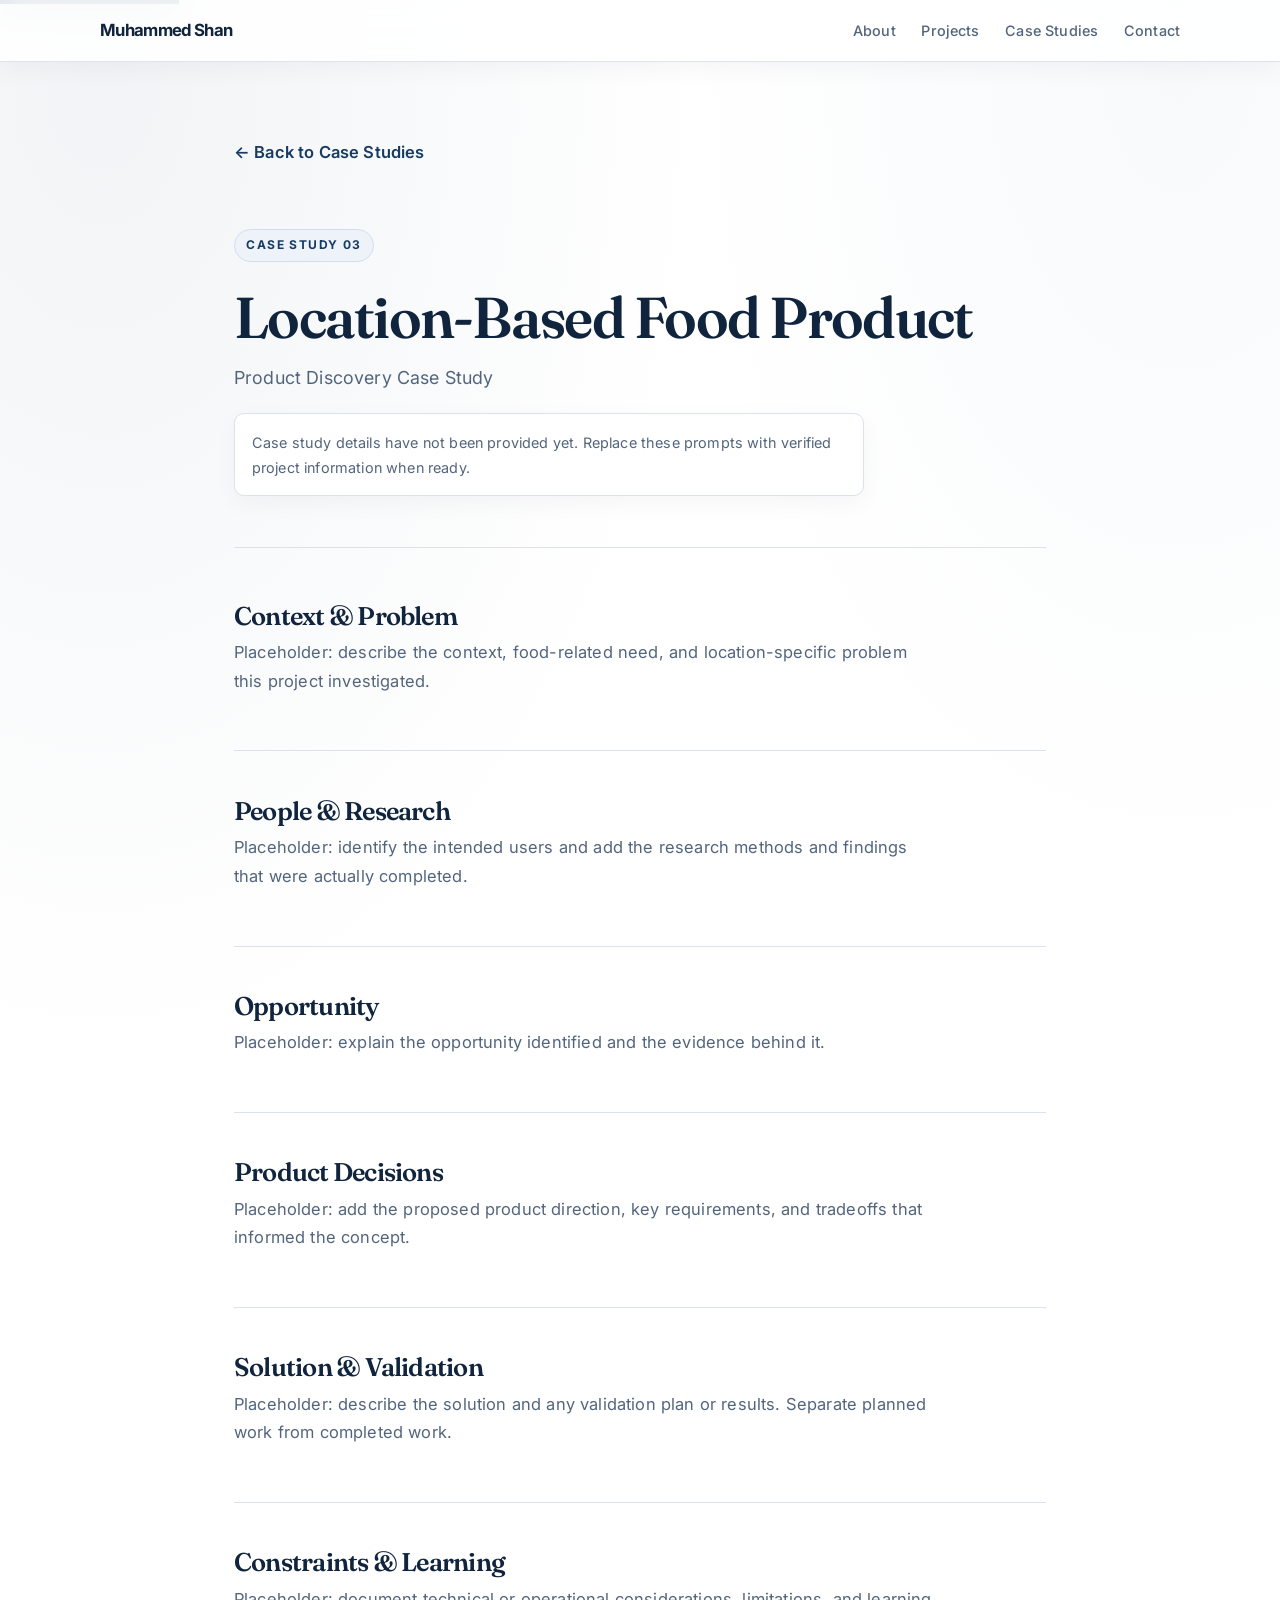
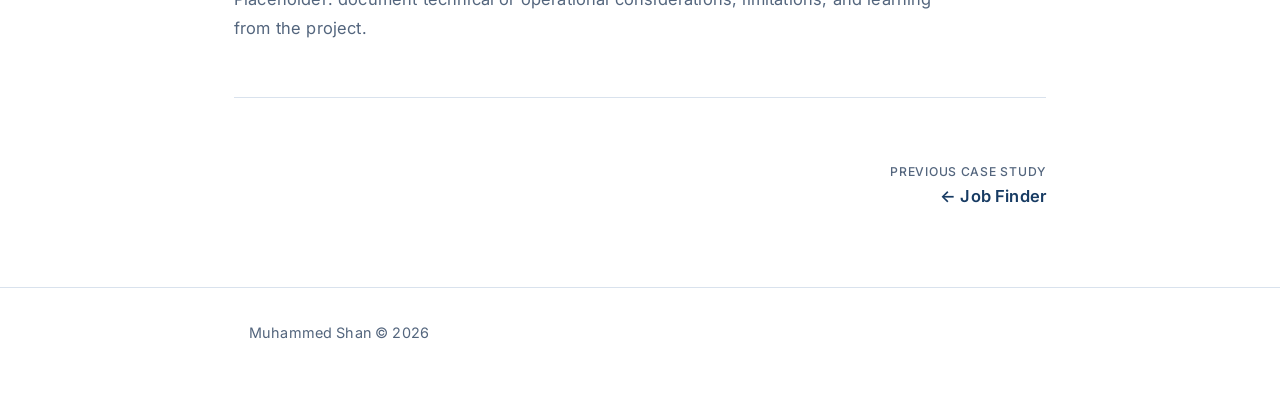
==== case-studies/food-product/index.html @ b02706b7 "add update case study" ====
﻿<!DOCTYPE html>
<html lang="en">
<head>
<meta charset="UTF-8">
<meta name="viewport" content="width=device-width, initial-scale=1">
<meta name="description" content="Location-Based Food Product product discovery case study by Muhammed Shan.">
<title>Location-Based Food Product | Muhammed Shan</title>
<link rel="preconnect" href="https://fonts.googleapis.com">
<link rel="preconnect" href="https://fonts.gstatic.com" crossorigin>
<link href="https://fonts.googleapis.com/css2?family=Fraunces:opsz,wght@9..144,500;9..144,600;9..144,700&family=Inter:wght@400;500;600;700&display=swap" rel="stylesheet">
<link rel="stylesheet" href="../../stylee.css">
</head>
<body>
<a href="#main" class="skip-link">Skip to main content</a>
<header>
  <nav>
    <a class="logo" href="../../index.html">Muhammed Shan</a>
    <ul class="nav-links">
      <li><a href="../../index.html#about">About</a></li>
      <li><a href="../../index.html#projects">Projects</a></li>
      <li><a href="../../index.html#case-studies">Case Studies</a></li>
      <li><a href="../../index.html#contact">Contact</a></li>
    </ul>
  </nav>
</header>
<main id="main" class="case-study-main">
  <a class="case-study-back" href="../../index.html#case-studies">← Back to Case Studies</a>
  <div class="case-study-header">
    <div class="case-study-kicker">CASE STUDY 03</div>
    <h1>Location-Based Food Product</h1>
    <p class="case-study-subtitle">Product Discovery Case Study</p>
    <p class="case-study-notice">Case study details have not been provided yet. Replace these prompts with verified project information when ready.</p>
  </div>
  <div class="case-study-content">
    <section class="case-study-section"><h2>Context &amp; Problem</h2><p>Placeholder: describe the context, food-related need, and location-specific problem this project investigated.</p></section>
    <section class="case-study-section"><h2>People &amp; Research</h2><p>Placeholder: identify the intended users and add the research methods and findings that were actually completed.</p></section>
    <section class="case-study-section"><h2>Opportunity</h2><p>Placeholder: explain the opportunity identified and the evidence behind it.</p></section>
    <section class="case-study-section"><h2>Product Decisions</h2><p>Placeholder: add the proposed product direction, key requirements, and tradeoffs that informed the concept.</p></section>
    <section class="case-study-section"><h2>Solution &amp; Validation</h2><p>Placeholder: describe the solution and any validation plan or results. Separate planned work from completed work.</p></section>
    <section class="case-study-section"><h2>Constraints &amp; Learning</h2><p>Placeholder: document technical or operational considerations, limitations, and learning from the project.</p></section>
  </div>
  <nav class="case-study-pager" aria-label="Case study navigation">
    <a href="../job-finder/"><span>Previous Case Study</span>← Job Finder</a>
  </nav>
</main>
<footer><p>Muhammed Shan © 2026</p></footer>
</body>
</html>
---- stylee.css ----
* {
    margin: 0;
    padding: 0;
    box-sizing: border-box;
}

:root {
    color-scheme: light;
    --color-bg: #ffffff;
    --color-surface: #ffffff;
    --color-text: #10243e;
    --color-text-light: #53657d;
    --color-border: #d9e2ed;
    --color-accent: #173b63;
    --color-accent-hover: #0e2948;
    --color-highlight: #6e8fb5;
    --color-accent-soft: #edf3f9;
    --font-sans: Inter, "Segoe UI", Roboto, Helvetica, Arial, sans-serif;
    --font-display: Fraunces, Georgia, "Times New Roman", serif;
    --line-height: 1.7;
    --max-width: 1080px;
    --radius: 14px;
    --radius-sm: 10px;
    --shadow-soft: 0 16px 40px rgba(16, 36, 62, 0.08);
    --shadow-card: 0 8px 24px rgba(16, 36, 62, 0.04);
}

@media (prefers-reduced-motion: reduce) {
    * {
        animation-duration: 0.01ms !important;
        animation-iteration-count: 1 !important;
        transition-duration: 0.01ms !important;
    }
}

html {
    scroll-behavior: smooth;
    scroll-padding-top: 90px;
}

body {
    font-family: var(--font-sans);
    color: var(--color-text);
    background-color: var(--color-bg);
    background-image:
        radial-gradient(ellipse at 8% 4%, rgba(23, 59, 99, 0.06), transparent 36%),
        radial-gradient(ellipse at 92% 3%, rgba(110, 143, 181, 0.05), transparent 30%);
    line-height: var(--line-height);
    font-size: 16.5px;
    letter-spacing: 0.01em;
    -webkit-font-smoothing: antialiased;
}

@media (max-width: 640px) {
    body {
        font-size: 15.5px;
    }
}

body > header {
    padding: 1rem 1.5rem;
    border-bottom: 1px solid rgba(217, 226, 237, 0.9);
    position: sticky;
    top: 0;
    background: rgba(255, 255, 255, 0.86);
    box-shadow: 0 8px 24px rgba(16, 36, 62, 0.04);
    backdrop-filter: blur(16px);
    -webkit-backdrop-filter: blur(16px);
    z-index: 100;
}

nav {
    max-width: var(--max-width);
    margin: 0 auto;
    display: flex;
    justify-content: space-between;
    align-items: center;
}

.logo {
    color: var(--color-text);
    font-size: 1.05rem;
    font-weight: 700;
    letter-spacing: -0.04em;
    text-decoration: none;
}

.nav-links {
    display: flex;
    gap: clamp(0.75rem, 2vw, 1.8rem);
    list-style: none;
}

.nav-links a {
    position: relative;
    color: var(--color-text-light);
    text-decoration: none;
    font-size: 0.9rem;
    font-weight: 500;
    padding: 0.45rem 0;
    transition: color 0.2s ease;
}

.nav-links a:hover,
.nav-links a:focus-visible {
    color: var(--color-accent);
}

.nav-links a::after {
    position: absolute;
    right: 0;
    bottom: 0;
    left: 0;
    height: 1.5px;
    content: "";
    background: var(--color-accent);
    transform: scaleX(0);
    transform-origin: right;
    transition: transform 220ms ease;
}

.nav-links a:hover::after,
.nav-links a:focus-visible::after {
    transform: scaleX(1);
    transform-origin: left;
}

@media (max-width: 640px) {
    .nav-links {
        gap: 1rem;
        font-size: 0.85rem;
    }
}

section {
    padding: clamp(4rem, 8vw, 6.5rem) 1.5rem;
    scroll-margin-top: 76px;
}

.container {
    max-width: var(--max-width);
    margin: 0 auto;
}

h1,
h2,
h3,
h4 {
    color: var(--color-text);
    letter-spacing: -0.03em;
}

h1,
h2 {
    font-family: var(--font-display);
    font-weight: 600;
}

h1 {
    font-size: clamp(2.6rem, 5vw, 4.1rem);
    margin-bottom: 1rem;
    line-height: 1.08;
}

h2 {
    position: relative;
    width: fit-content;
    font-size: clamp(1.85rem, 3vw, 2.4rem);
    margin-bottom: 2.25rem;
    padding-bottom: 0.65rem;
}

h2::after {
    position: absolute;
    bottom: 0;
    left: 0;
    width: 2.75rem;
    height: 2px;
    content: "";
    border-radius: 2px;
    background: var(--color-accent);
}

h3 {
    font-size: 1.25rem;
    font-weight: 600;
    margin-bottom: 1rem;
}

p {
    color: var(--color-text-light);
    margin-bottom: 1rem;
    max-width: 70ch;
    line-height: 1.75;
}

a {
    color: var(--color-accent);
    text-decoration: none;
    transition: color 0.2s ease;
}

a:hover {
    color: var(--color-accent-hover);
}

.hero {
    display: grid;
    grid-template-columns: 1fr 1fr;
    gap: clamp(2rem, 6vw, 5rem);
    align-items: center;
    min-height: min(78vh, 760px);
    padding-top: clamp(4rem, 9vw, 7rem);
    padding-bottom: clamp(4rem, 9vw, 7rem);
}

.hero-copy {
    grid-column: 1;
}

.hero-image {
    grid-column: 2;
    grid-row: 1;
    width: min(100%, 390px);
    height: 340px;
    justify-self: center;
    object-fit: cover;
    border: 5px solid rgba(255, 255, 255, 0.95);
    border-radius: 18px;
    box-shadow: var(--shadow-soft);
}

.hero h1 {
    color: transparent;
    background: linear-gradient(105deg, #10243e 18%, #31577f 92%);
    background-clip: text;
    -webkit-background-clip: text;
    -webkit-text-fill-color: transparent;
}

.hero-subheading {
    display: inline-flex;
    align-items: center;
    gap: 0.55rem;
    color: var(--color-accent);
    background: var(--color-accent-soft);
    border: 1px solid #d2deec;
    border-radius: 999px;
    padding: 0.4rem 0.85rem;
    font-size: 0.8rem;
    font-weight: 600;
    margin-bottom: 1rem;
    letter-spacing: 0.06em;
    text-transform: uppercase;
}

.hero-subheading::before {
    width: 0.4rem;
    height: 0.4rem;
    content: "";
    border-radius: 50%;
    background: var(--color-highlight);
    box-shadow: 0 0 0 4px rgba(110, 143, 181, 0.18);
}

.hero-description {
    max-width: 58ch;
    font-size: clamp(1rem, 1.4vw, 1.13rem);
    margin-bottom: 2rem;
}

.cta-group {
    display: flex;
    gap: 1rem;
    flex-wrap: wrap;
}

button,
.button {
    padding: 0.85rem 1.3rem;
    border: none;
    border-radius: var(--radius-sm);
    font-size: 0.95rem;
    font-weight: 600;
    font-family: inherit;
    cursor: pointer;
    text-decoration: none;
    display: inline-block;
    transition: color 180ms ease, background 180ms ease, border-color 180ms ease, box-shadow 180ms ease, transform 180ms ease;
}

.button-primary {
    background: var(--color-accent);
    color: #fff;
    box-shadow: 0 8px 18px rgba(23, 59, 99, 0.18);
}

.button-primary:hover {
    background: var(--color-accent-hover);
    color: #fff;
    box-shadow: 0 12px 24px rgba(23, 59, 99, 0.24);
    transform: translateY(-2px);
}

.button-secondary {
    border: 1px solid var(--color-border);
    color: var(--color-text);
    background: rgba(255, 255, 255, 0.78);
}

.button-secondary:hover {
    background: var(--color-surface);
    border-color: var(--color-accent);
    color: var(--color-accent);
    box-shadow: var(--shadow-card);
    transform: translateY(-2px);
}

.button:active,
.contact-links a:active {
    transform: translateY(1px) scale(0.98);
}

@media (max-width: 768px) {
    .hero {
        grid-template-columns: 1fr;
        min-height: auto;
    }

    .hero-copy,
    .hero-image {
        grid-column: 1;
    }

    .hero-image {
        grid-row: auto;
        width: min(100%, 380px);
        height: 280px;
    }

    .hero h1,
    h1 {
        font-size: 2.2rem;
    }
}

.about,
#projects,
#experience {
    background: rgba(255, 255, 255, 0.72);
    border-top: 1px solid rgba(217, 226, 237, 0.75);
    border-bottom: 1px solid rgba(217, 226, 237, 0.75);
}

.about-content {
    display: grid;
    grid-template-columns: minmax(0, 0.8fr) minmax(0, 1.2fr);
    gap: 1.5rem 3rem;
    align-items: start;
}

.about-image {
    grid-column: 1;
    grid-row: 1 / span 4;
    width: 100%;
    max-width: 100%;
    height: auto;
    object-fit: contain;
    border: 4px solid #fff;
    border-radius: 16px;
    box-shadow: var(--shadow-soft);
}

.about-content p {
    grid-column: 2;
    margin-bottom: 1.5rem;
}

.skills-section {
    margin-top: 3rem;
}

.skills-grid {
    display: grid;
    grid-template-columns: repeat(auto-fit, minmax(250px, 1fr));
    gap: 2rem;
    margin-top: 2rem;
}

.skill-category,
.project,
.case-study,
.process-step {
    background: var(--color-surface);
    border: 1px solid var(--color-border);
    border-radius: var(--radius);
    box-shadow: var(--shadow-card);
}

.skill-category {
    padding: 1.6rem;
}

.skill-category h3,
.project-section h4,
.case-study-item h4 {
    color: var(--color-accent);
}

.skill-list {
    list-style: none;
    display: flex;
    flex-direction: column;
    gap: 0.75rem;
}

.skill-list li {
    position: relative;
    padding-left: 1.15rem;
    color: var(--color-text-light);
    font-size: 0.95rem;
}

.skill-list li::before {
    position: absolute;
    left: 0;
    color: var(--color-accent);
    content: "•";
    font-weight: 700;
}

.skills-note {
    margin-top: 1.5rem;
    color: var(--color-text-light);
}

.project {
    padding: clamp(1.5rem, 3vw, 2.4rem);
    margin-bottom: 2rem;
}

.project h3 {
    margin-bottom: 0.5rem;
}

.project-meta,
.timeline-meta {
    color: var(--color-text-light);
    font-size: 0.9rem;
    margin-bottom: 1rem;
}

.project-content {
    display: grid;
    grid-template-columns: 1fr 1fr;
    gap: 2rem;
    margin-top: 1.5rem;
}

.project-section h4 {
    font-size: 1rem;
    font-weight: 600;
    margin-bottom: 0.75rem;
}

.project-section p {
    font-size: 0.95rem;
    margin-bottom: 0.75rem;
}

@media (max-width: 768px) {
    .project-content {
        grid-template-columns: 1fr;
    }
}

.case-study {
    border-left: 4px solid var(--color-accent);
    padding: 2rem;
    margin-bottom: 2rem;
}

.case-study h3 {
    margin-bottom: 1rem;
}

.case-study-grid {
    display: grid;
    grid-template-columns: repeat(auto-fit, minmax(200px, 1fr));
    gap: 1.5rem;
    margin-top: 1.5rem;
}

.case-study-item h4 {
    font-size: 0.95rem;
    font-weight: 600;
    margin-bottom: 0.5rem;
}

.case-study-item p {
    font-size: 0.9rem;
    margin-bottom: 0;
}

.process {
    display: grid;
    grid-template-columns: repeat(auto-fit, minmax(120px, 1fr));
    gap: 1rem;
    margin-top: 2rem;
}

.process-step {
    text-align: center;
    padding: 1.5rem 1rem;
    font-size: 0.9rem;
    font-weight: 500;
    color: var(--color-text);
}

.process-step:not(:last-child)::after {
    content: "→";
    position: absolute;
    margin-left: 1rem;
}

.timeline-item {
    margin-bottom: 2rem;
    padding-bottom: 2rem;
    border-bottom: 1px solid var(--color-border);
}

.timeline-item:last-child {
    border-bottom: none;
}

.timeline-item h3 {
    margin-bottom: 0.25rem;
}

.section-heading-spaced {
    margin-top: 3rem;
}

.contact {
    text-align: center;
}

.contact h2,
.contact p {
    margin-left: auto;
    margin-right: auto;
}

.contact-links {
    display: flex;
    justify-content: center;
    gap: 1.25rem;
    margin-top: 2rem;
    flex-wrap: wrap;
}

.contact-links a {
    display: inline-flex;
    align-items: center;
    gap: 0.5rem;
    padding: 0.75rem 1.1rem;
    border: 1px solid var(--color-border);
    border-radius: var(--radius-sm);
    background: var(--color-surface);
    font-weight: 500;
    transition: transform 180ms ease, border-color 180ms ease, box-shadow 180ms ease, color 180ms ease;
}

.contact-links svg {
    width: 1.1rem;
    height: 1.1rem;
    flex: 0 0 auto;
    fill: currentColor;
}

.contact-links a:hover {
    border-color: var(--color-accent);
    box-shadow: var(--shadow-card);
    transform: translateY(-2px);
}

footer {
    border-top: 1px solid var(--color-border);
    padding: 2rem 1.5rem;
    text-align: center;
    color: var(--color-text-light);
    font-size: 0.9rem;
    background: var(--color-surface);
}

a:focus-visible,
button:focus-visible {
    outline: 2px solid var(--color-accent);
    outline-offset: 2px;
}

.skip-link {
    position: absolute;
    top: -40px;
    left: 0;
    background: var(--color-accent);
    color: #fff;
    padding: 8px;
    text-decoration: none;
    z-index: 100;
}

.skip-link:focus {
    top: 0;
}

.scroll-reveal {
    opacity: 0;
    transform: translateY(24px);
    transition: opacity 700ms ease, transform 700ms cubic-bezier(0.2, 0.7, 0.2, 1);
}

.scroll-reveal.is-visible {
    opacity: 1;
    transform: translateY(0);
}

.case-studies-intro {
    max-width: 62ch;
    margin: -1.25rem 0 2rem;
    color: var(--color-text-light);
}

.case-study-cards {
    display: grid;
    grid-template-columns: repeat(3, minmax(0, 1fr));
    gap: 1.25rem;
}

.case-study-card {
    position: relative;
    display: flex;
    min-height: 260px;
    flex-direction: column;
    padding: 1.7rem;
    color: inherit;
    text-decoration: none;
    background: var(--color-surface);
    border: 1px solid var(--color-border);
    border-radius: var(--radius);
    box-shadow: var(--shadow-card);
    transition: transform 200ms ease, border-color 200ms ease, box-shadow 200ms ease;
}

.case-study-card:hover,
.case-study-card:focus-visible {
    transform: translateY(-4px);
    border-color: #9bb1ca;
    box-shadow: var(--shadow-soft);
    color: inherit;
}

.case-study-number,
.case-study-eyebrow,
.case-study-kicker {
    color: var(--color-accent);
    font-size: 0.75rem;
    font-weight: 700;
    letter-spacing: 0.12em;
    text-transform: uppercase;
}

.case-study-icon {
    display: grid;
    width: 2.6rem;
    height: 2.6rem;
    place-items: center;
    margin: 1.15rem 0 0.85rem;
    color: var(--color-accent);
    background: var(--color-accent-soft);
    border-radius: 12px;
    font-size: 0.78rem;
    font-weight: 700;
    letter-spacing: 0.04em;
}

.case-study-card h3 {
    margin-bottom: 0.35rem;
    font-size: 1.18rem;
}

.case-study-card p {
    color: var(--color-text-light);
    font-size: 0.92rem;
}

.case-study-link {
    margin-top: auto;
    padding-top: 1.4rem;
    color: var(--color-accent);
    font-size: 0.9rem;
    font-weight: 600;
}

.case-study-main {
    max-width: 860px;
    margin: 0 auto;
    padding: clamp(2.5rem, 6vw, 5rem) 1.5rem;
}

.case-study-back {
    display: inline-block;
    margin-bottom: 2.4rem;
    color: var(--color-accent);
    font-weight: 600;
    text-decoration: none;
}

.case-study-header {
    padding: 1.5rem 0 2.2rem;
    border-bottom: 1px solid var(--color-border);
}

.case-study-kicker {
    display: inline-flex;
    margin-bottom: 0.9rem;
    padding: 0.35rem 0.7rem;
    background: var(--color-accent-soft);
    border: 1px solid #d2deec;
    border-radius: 999px;
}

.case-study-header h1 {
    margin: 0.65rem 0 0.8rem;
    font-size: clamp(2.4rem, 5.5vw, 3.6rem);
    color: var(--color-text);
    background: none;
    -webkit-text-fill-color: var(--color-text);
}

.case-study-subtitle {
    margin: 0;
    font-size: 1.12rem;
    color: var(--color-text-light);
    max-width: 740px;
}

.case-study-notice {
    margin-top: 1.25rem;
    padding: 0.95rem 1.05rem;
    color: var(--color-text-light);
    background: var(--color-surface);
    border: 1px solid var(--color-border);
    border-radius: var(--radius-sm);
    font-size: 0.9rem;
    box-shadow: var(--shadow-card);
}

.case-study-content {
    padding: 0.5rem 0 2rem;
}

.case-study-section {
    padding: 2.4rem 0;
    border-bottom: 1px solid var(--color-border);
}

.case-study-section h2 {
    margin: 0;
    padding-bottom: 0;
    font-size: clamp(1.35rem, 2vw, 2rem);
}

.case-study-section h2::after {
    display: none;
}

.case-study-section p,
.case-study-section li {
    max-width: 70ch;
    color: var(--color-text-light);
}

.case-study-section ul {
    display: grid;
    gap: 0.45rem;
    margin: 0.8rem 0 0 1.2rem;
}

.case-study-pager {
    display: flex;
    justify-content: space-between;
    gap: 1rem;
    padding-top: 2rem;
    align-items: center;
}

.case-study-pager a {
    max-width: 48%;
    color: var(--color-accent);
    font-weight: 600;
    text-decoration: none;
}

.case-study-pager a:last-child {
    margin-left: auto;
    text-align: right;
}

.case-study-pager span {
    display: block;
    color: var(--color-text-light);
    font-size: 0.76rem;
    font-weight: 500;
    text-transform: uppercase;
    letter-spacing: 0.06em;
}

.case-study-meta {
    display: grid;
    grid-template-columns: repeat(4, minmax(0, 1fr));
    gap: 0.85rem;
    margin-top: 1.6rem;
}

.meta-block {
    border: 1px solid var(--color-border);
    background: var(--color-surface);
    border-radius: 12px;
    padding: 0.9rem 0.8rem;
    text-align: center;
    box-shadow: var(--shadow-card);
}

.meta-block span,
.meta-inline {
    color: var(--color-text);
    font-size: 0.82rem;
    font-weight: 600;
}

.case-study-meta-row {
    display: flex;
    flex-wrap: wrap;
    gap: 1.25rem;
    margin-top: 1rem;
}

.meta-inline {
    color: var(--color-text-light);
    font-weight: 500;
}

.case-study-intro {
    margin-top: 1.5rem;
    font-size: 1.08rem;
    line-height: 1.8;
    color: var(--color-text);
    max-width: 760px;
}

.case-study-toc {
    margin: 1.5rem 0 0.5rem;
    padding: 0.95rem 1.05rem;
    border: 1px solid var(--color-border);
    border-radius: 12px;
    background: rgba(255, 255, 255, 0.96);
    backdrop-filter: blur(6px);
}

.toc-label {
    color: var(--color-text-light);
    font-size: 0.72rem;
    font-weight: 700;
    letter-spacing: 0.08em;
    text-transform: uppercase;
    margin-bottom: 0.75rem;
}

.case-study-toc ul {
    list-style: none;
    display: flex;
    flex-wrap: wrap;
    gap: 0.5rem 0.8rem;
    margin: 0;
}

.case-study-toc a {
    color: var(--color-text);
    font-size: 0.8rem;
    text-decoration: none;
    border-bottom: 1px solid transparent;
}

.case-study-toc a:hover {
    border-color: var(--color-accent);
}

.section-header {
    display: flex;
    align-items: center;
    gap: 0.8rem;
    margin-bottom: 1rem;
}

.section-number {
    display: inline-flex;
    align-items: center;
    justify-content: center;
    width: 2.25rem;
    height: 2.25rem;
    border-radius: 50%;
    background: var(--color-accent-soft);
    border: 1px solid #d2deec;
    color: var(--color-accent);
    font-size: 0.72rem;
    font-weight: 700;
}

.section-subtitle {
    margin: 0 0 0.35rem;
    font-size: 0.92rem;
    font-weight: 700;
    letter-spacing: 0.08em;
    text-transform: uppercase;
    color: var(--color-text-light);
}

.section-subtitle.small {
    font-size: 0.8rem;
    letter-spacing: 0.04em;
    margin-bottom: 1.1rem;
}

.case-study-highlight,
.problem-box,
.status-box,
.callout,
.mvp-block,
.before-after-box,
.question-block,
.risk-card,
.insight-card {
    border: 1px solid var(--color-border);
    border-radius: var(--radius);
    background: #f7f9fc;
    padding: 1.2rem 1.15rem;
}

.case-study-highlight {
    margin-top: 1rem;
    max-width: 760px;
}

.label {
    display: inline-block;
    margin-bottom: 0.6rem;
    color: var(--color-accent);
    font-size: 0.72rem;
    font-weight: 700;
    letter-spacing: 0.08em;
    text-transform: uppercase;
}

.case-study-highlight p,
.problem-box p,
.status-box li,
.callout,
.mvp-block p,
.question-block p,
.risk-card p,
.insight-card p {
    margin: 0;
}

.case-study-note {
    margin-top: 1rem;
    color: var(--color-text-light);
    font-size: 0.82rem;
    font-style: italic;
}

.thinking-evolution {
    display: grid;
    gap: 0.6rem;
    margin-top: 1.2rem;
}

.evolution-step {
    border: 1px solid var(--color-border);
    border-radius: 12px;
    background: var(--color-surface);
    padding: 1rem 1.1rem;
}

.evolution-step p {
    margin: 0;
    color: var(--color-text);
    font-size: 1.02rem;
    line-height: 1.7;
}

.step-label {
    display: block;
    margin-bottom: 0.35rem;
    color: var(--color-accent);
    font-size: 0.72rem;
    font-weight: 700;
    letter-spacing: 0.08em;
    text-transform: uppercase;
}

.evolution-arrow,
.comparison-arrow,
.step-arrow {
    font-size: 1.5rem;
    color: var(--color-accent);
    text-align: center;
}

.insight-grid,
.validation-grid,
.risk-grid {
    display: grid;
    grid-template-columns: repeat(3, minmax(0, 1fr));
    gap: 1rem;
    margin-top: 1.25rem;
}

.card-label {
    display: block;
    margin-bottom: 0.6rem;
    color: var(--color-accent);
    font-size: 0.72rem;
    font-weight: 700;
    letter-spacing: 0.08em;
    text-transform: uppercase;
}

.two-column {
    display: grid;
    grid-template-columns: repeat(2, minmax(0, 1fr));
    gap: 1.25rem;
    margin-top: 1rem;
}

.two-column h3 {
    margin-bottom: 0.7rem;
}

.before-after {
    display: grid;
    grid-template-columns: 1fr auto 1fr;
    align-items: center;
    gap: 1rem;
    margin-top: 1.2rem;
}

.before-after-box {
    min-height: 120px;
    display: flex;
    flex-direction: column;
    justify-content: center;
}

.highlight-box {
    background: #edf3f9;
    border-color: #d7e2ef;
}

.case-study-bullets ul,
.two-column ul,
.status-box ul,
.learning-list {
    margin: 0.75rem 0 0 1.25rem;
    display: grid;
    gap: 0.55rem;
}

.problem-box {
    padding: 1.3rem 1.25rem;
    background: #f5f8fc;
    margin-top: 1rem;
}

.journey-flow {
    display: flex;
    flex-direction: column;
    align-items: center;
    gap: 0.3rem;
    margin: 1.4rem 0;
}

.journey-step {
    width: min(100%, 420px);
    text-align: center;
    border: 1px solid var(--color-border);
    border-radius: 12px;
    background: var(--color-surface);
    padding: 0.85rem 1rem;
    font-weight: 700;
    color: var(--color-text);
}

.mvp-block {
    margin-top: 0.9rem;
    background: #f5f8fc;
}

.mvp-block h3 {
    margin: 0 0 0.7rem;
    color: var(--color-text);
}

.service-pills {
    display: flex;
    flex-wrap: wrap;
    gap: 0.7rem;
    margin-top: 1rem;
}

.service-pills span,
.validation-item {
    display: inline-flex;
    align-items: center;
    justify-content: center;
    min-height: 52px;
    padding: 0.7rem 0.9rem;
    border-radius: 999px;
    border: 1px solid var(--color-border);
    background: var(--color-surface);
    color: var(--color-text);
    font-size: 0.82rem;
    font-weight: 600;
    text-align: center;
}

.callout {
    margin-top: 1.15rem;
    background: #edf3f9;
    border-color: #d7e2ef;
    color: var(--color-text);
    font-weight: 600;
    max-width: 560px;
}

.validation-item {
    min-height: 72px;
    border-radius: 12px;
    background: #f7f9fc;
}

.risk-grid {
    grid-template-columns: repeat(2, minmax(0, 1fr));
}

.risk-card h3 {
    margin: 0 0 0.5rem;
}

.status-box {
    margin-top: 1rem;
    background: #f5f8fc;
    max-width: 620px;
}

.progress-flow {
    margin-top: 1rem;
    color: var(--color-text);
    font-weight: 600;
    max-width: 760px;
}

.final-takeaway blockquote {
    margin: 1rem 0 1.4rem;
    padding-left: 1.2rem;
    border-left: 3px solid var(--color-accent);
    color: var(--color-text);
    font-size: 1.15rem;
    line-height: 1.8;
}

.question-pair {
    display: grid;
    grid-template-columns: repeat(2, minmax(0, 1fr));
    gap: 1rem;
    margin-top: 1rem;
}

.question-block {
    min-height: 140px;
    display: flex;
    flex-direction: column;
    justify-content: center;
}

.accent-block {
    background: #edf3f9;
    border-color: #d7e2ef;
}

body:has(.vehicle-case-study) > header,
.vehicle-case-study > .case-study-header {
    position: static;
    top: auto;
}

.vehicle-case-study {
    padding: clamp(1.75rem, 4vw, 3.5rem) clamp(1rem, 4vw, 2rem);
}

.vehicle-case-study > .case-study-back {
    margin: 0 0 clamp(1.5rem, 3vw, 2.25rem);
}

.vehicle-case-study > .case-study-header {
    padding: clamp(1.25rem, 3vw, 2.25rem) 0 clamp(1.75rem, 4vw, 3rem);
}

.vehicle-case-study .case-study-meta-row {
    gap: 0.6rem 1.5rem;
    margin-top: 1rem;
}

.vehicle-case-study .case-study-toc {
    margin: 1.75rem 0 0.75rem;
    padding: 1rem 1.1rem;
}

.vehicle-case-study .case-study-content {
    padding: 0.25rem 0 1rem;
}

.vehicle-case-study .case-study-section {
    padding: clamp(1.75rem, 4vw, 2.6rem) 0;
    scroll-margin-top: 6rem;
}

.vehicle-case-study .case-study-note {
    max-width: 75ch;
}

.vehicle-case-study .evidence-notes {
    align-items: stretch;
}

.vehicle-case-study .evidence-notes .case-study-highlight {
    margin-top: 0;
    max-width: none;
}

.vehicle-case-study .segment-list {
    grid-template-columns: repeat(2, minmax(0, 1fr));
}

.vehicle-case-study .journey-step {
    display: grid;
    gap: 0.25rem;
    text-align: left;
}

.vehicle-case-study .journey-step span {
    color: var(--color-text-light);
    font-size: 0.9rem;
    font-weight: 400;
}

.vehicle-case-study .mvp-sequence {
    display: flex;
    flex-wrap: wrap;
    align-items: center;
    gap: 0.65rem;
    margin: 1.2rem 0 0;
    padding: 0;
    list-style: none;
    counter-reset: mvp-step;
}

.vehicle-case-study .mvp-sequence li {
    position: relative;
    counter-increment: mvp-step;
    padding: 0.65rem 0.85rem 0.65rem 2.15rem;
    border: 1px solid var(--color-border);
    border-radius: 8px;
    background: var(--color-surface);
    color: var(--color-text);
    font-size: 0.88rem;
    font-weight: 600;
}

.vehicle-case-study .mvp-sequence li::before {
    position: absolute;
    left: 0.7rem;
    color: var(--color-accent);
    content: counter(mvp-step, decimal-leading-zero);
    font-size: 0.72rem;
    font-weight: 700;
}

.vehicle-case-study .mvp-sequence li:not(:last-child)::after {
    position: absolute;
    right: -0.57rem;
    z-index: 1;
    color: var(--color-accent);
    content: "+";
    font-weight: 700;
}

.vehicle-case-study .next-validation-title {
    margin: 1.6rem 0 0.5rem;
    font-size: 1.05rem;
}

.vehicle-case-study .final-takeaway blockquote {
    max-width: 68ch;
}

.vehicle-case-study .case-study-pager-current {
    max-width: 48%;
    color: var(--color-text-light);
    font-size: 0.9rem;
}

.vehicle-case-study .case-study-pager-current span {
    display: block;
    color: var(--color-text-light);
    font-size: 0.76rem;
    font-weight: 500;
    letter-spacing: 0.06em;
    text-transform: uppercase;
}

@media (max-width: 768px) {
    .nav-links {
        gap: 0.75rem;
    }

    .about-content {
        display: grid;
        grid-template-columns: minmax(0, 1fr);
        gap: 0.85rem;
    }

    .about-image,
    .about-content p {
        grid-column: 1;
        width: 100%;
    }

    .about-image {
        grid-row: auto;
        display: block;
        max-width: min(100%, 520px);
        height: auto;
        margin-bottom: 0.65rem;
        justify-self: center;
        object-fit: contain;
    }

    .about-content p {
        margin-bottom: 0.65rem;
        line-height: 1.7;
    }
}

@media (max-width: 760px) {
    .case-study-cards {
        grid-template-columns: 1fr;
    }

    .case-study-card {
        min-height: 220px;
    }

    .case-study-meta {
        grid-template-columns: 1fr 1fr;
    }

    .before-after,
    .two-column,
    .insight-grid,
    .validation-grid,
    .risk-grid,
    .question-pair {
        grid-template-columns: 1fr;
    }

    .case-study-toc {
        position: static;
    }

    .case-study-toc ul {
        gap: 0.5rem 0.7rem;
    }

    .case-study-pager {
        flex-direction: column;
        align-items: flex-start;
    }

    .case-study-pager a,
    .case-study-pager a:last-child {
        max-width: 100%;
        margin-left: 0;
        text-align: left;
    }

    .vehicle-case-study {
        padding: 1.5rem 1rem;
    }

    .vehicle-case-study .case-study-section {
        padding: 1.8rem 0;
    }

    .vehicle-case-study .case-study-toc {
        margin-top: 1.25rem;
        padding: 0.9rem;
    }

    .vehicle-case-study .segment-list {
        grid-template-columns: 1fr;
    }

    .vehicle-case-study .mvp-sequence {
        display: grid;
        grid-template-columns: minmax(0, 1fr);
        gap: 0.5rem;
    }

    .vehicle-case-study .mvp-sequence li {
        width: 100%;
    }

    .vehicle-case-study .mvp-sequence li:not(:last-child)::after {
        right: 1rem;
        bottom: -0.62rem;
    }

    .vehicle-case-study .case-study-pager-current {
        max-width: 100%;
    }
}

@media (max-width: 640px) {
    body > header {
        padding: 0.85rem 1rem;
    }

    nav {
        align-items: flex-start;
        flex-direction: column;
        gap: 0.6rem;
    }

    .nav-links {
        width: 100%;
        overflow-x: auto;
        padding-bottom: 0.2rem;
    }

    .nav-links a {
        white-space: nowrap;
        font-size: 0.82rem;
    }

    section {
        padding-right: 1.1rem;
        padding-left: 1.1rem;
    }
}

@media (max-width: 480px) {
    .about h2 {
        margin-bottom: 1.5rem;
    }

    .about-image {
        max-width: 100%;
        border-width: 4px;
        border-radius: 14px;
    }
}

@media (prefers-reduced-motion: reduce) {
    html {
        scroll-behavior: auto;
    }

    .scroll-reveal,
    .scroll-reveal.is-visible {
        opacity: 1;
        transform: none;
        transition: none;
    }
}
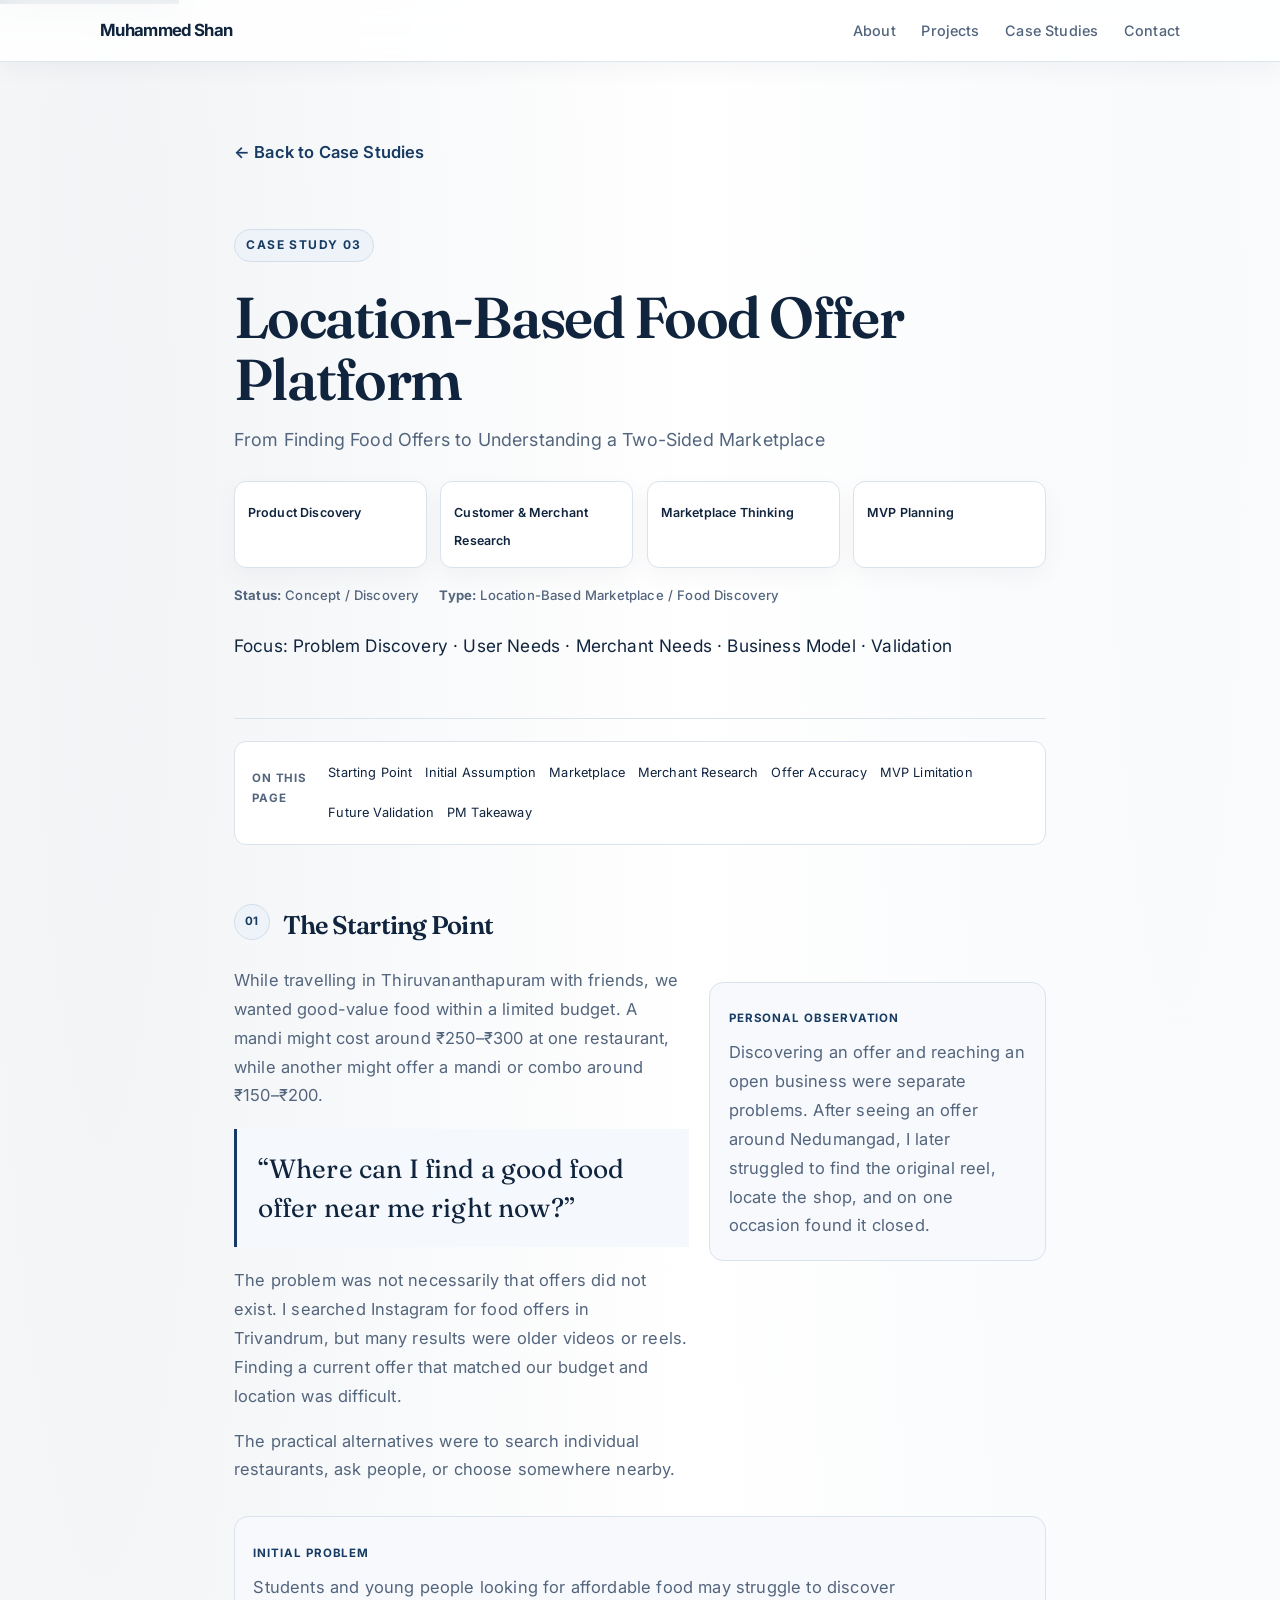
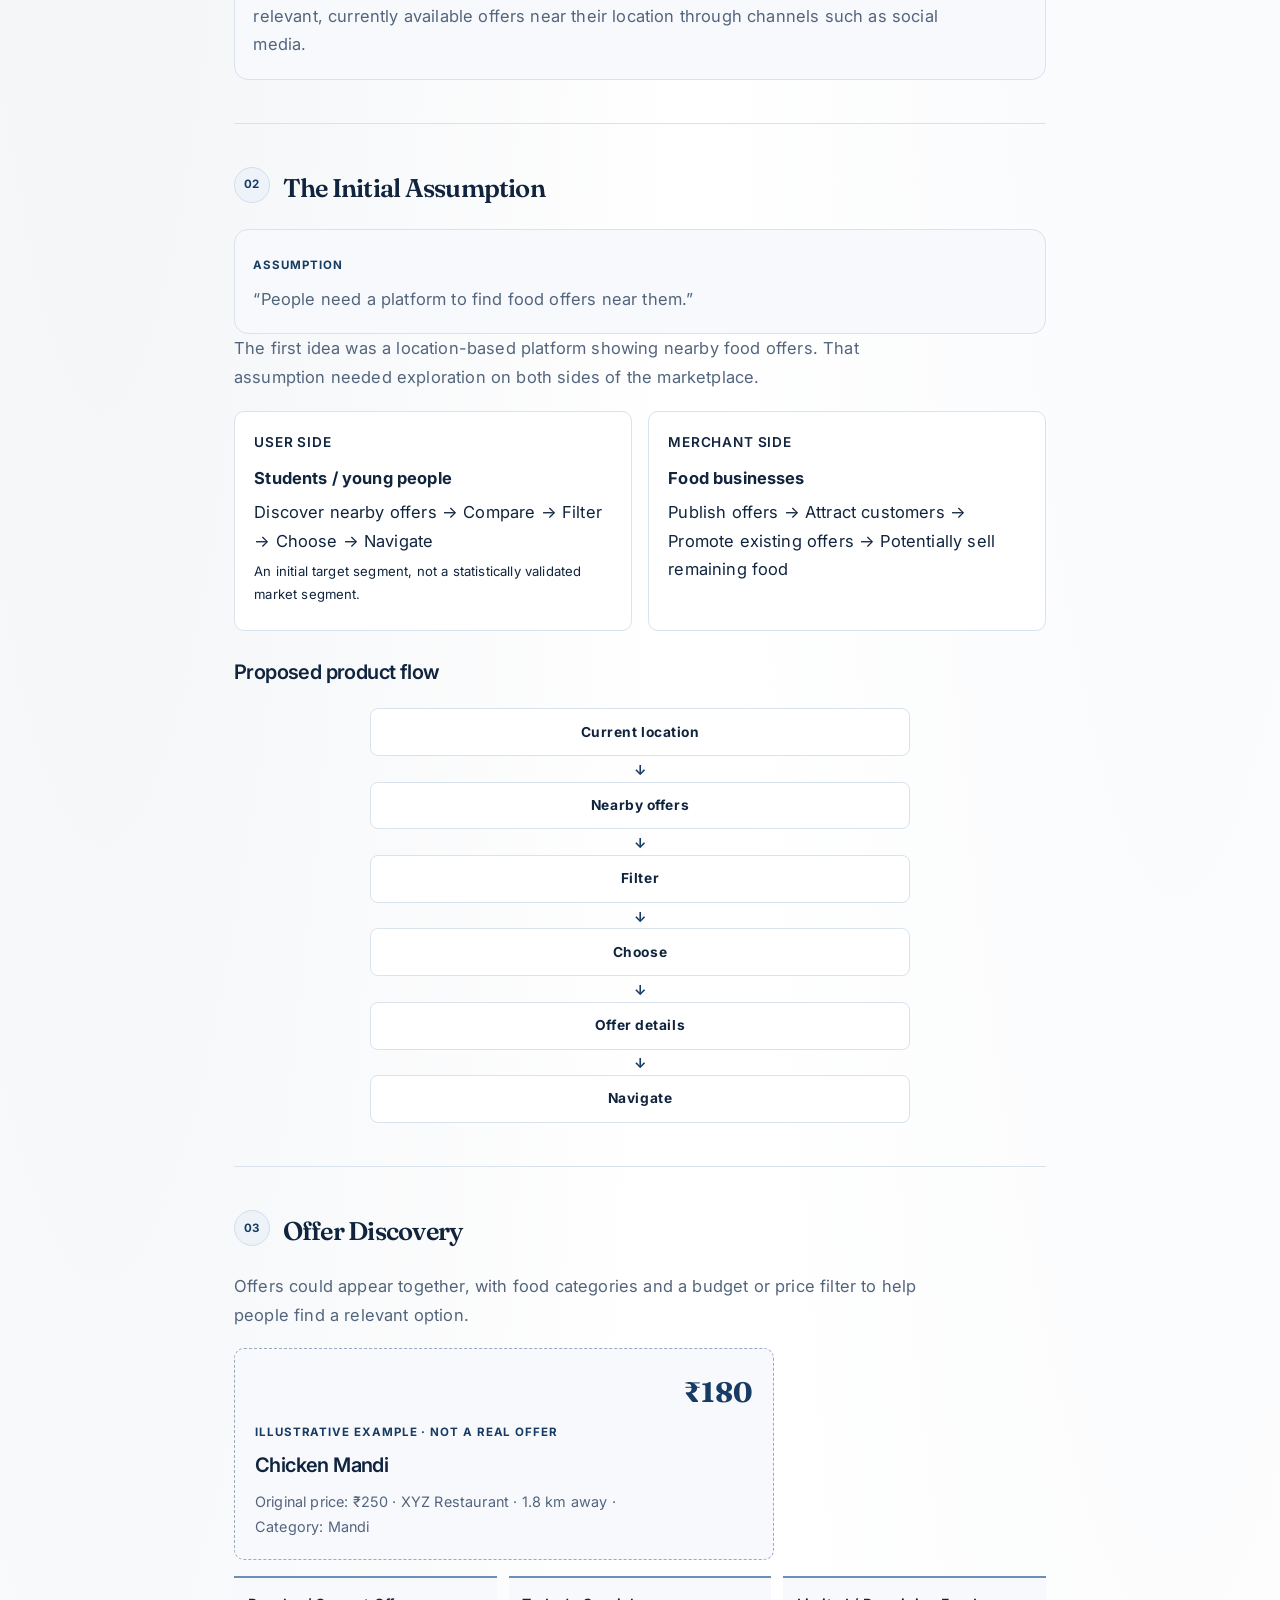
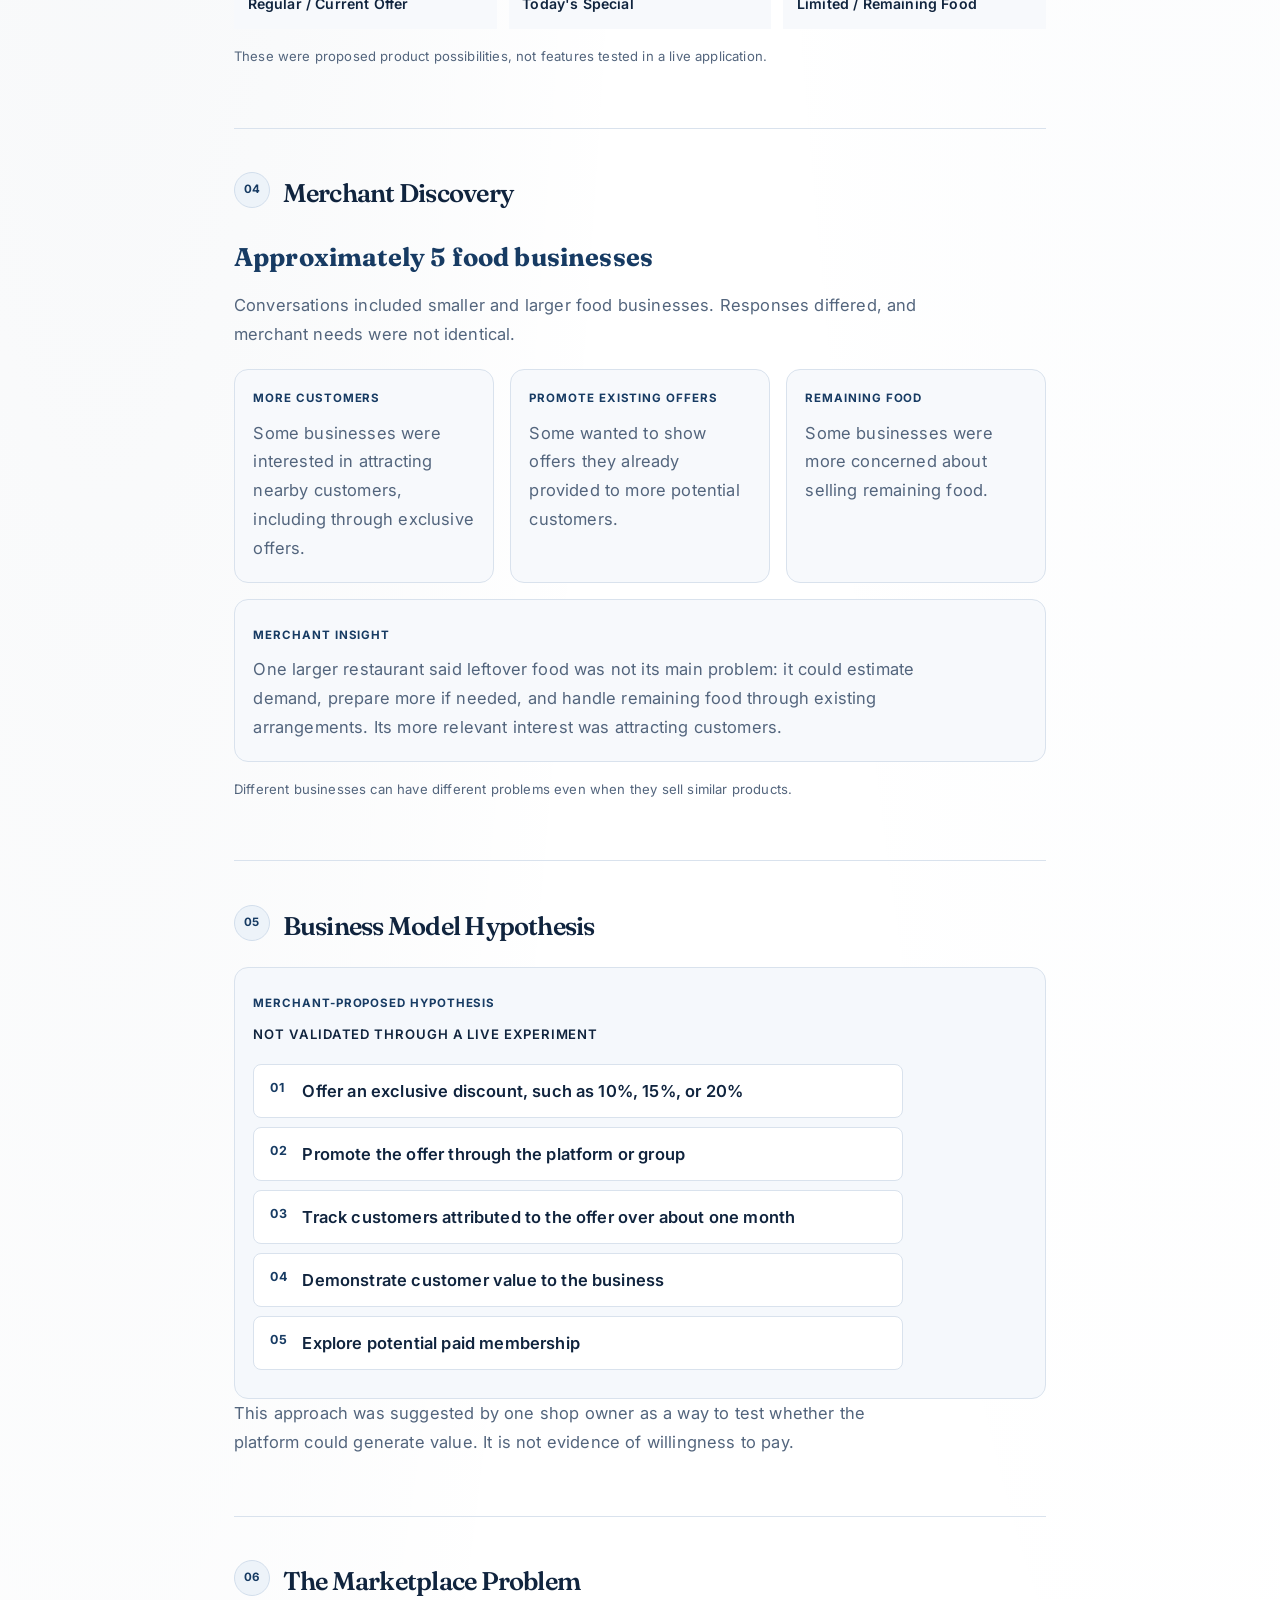
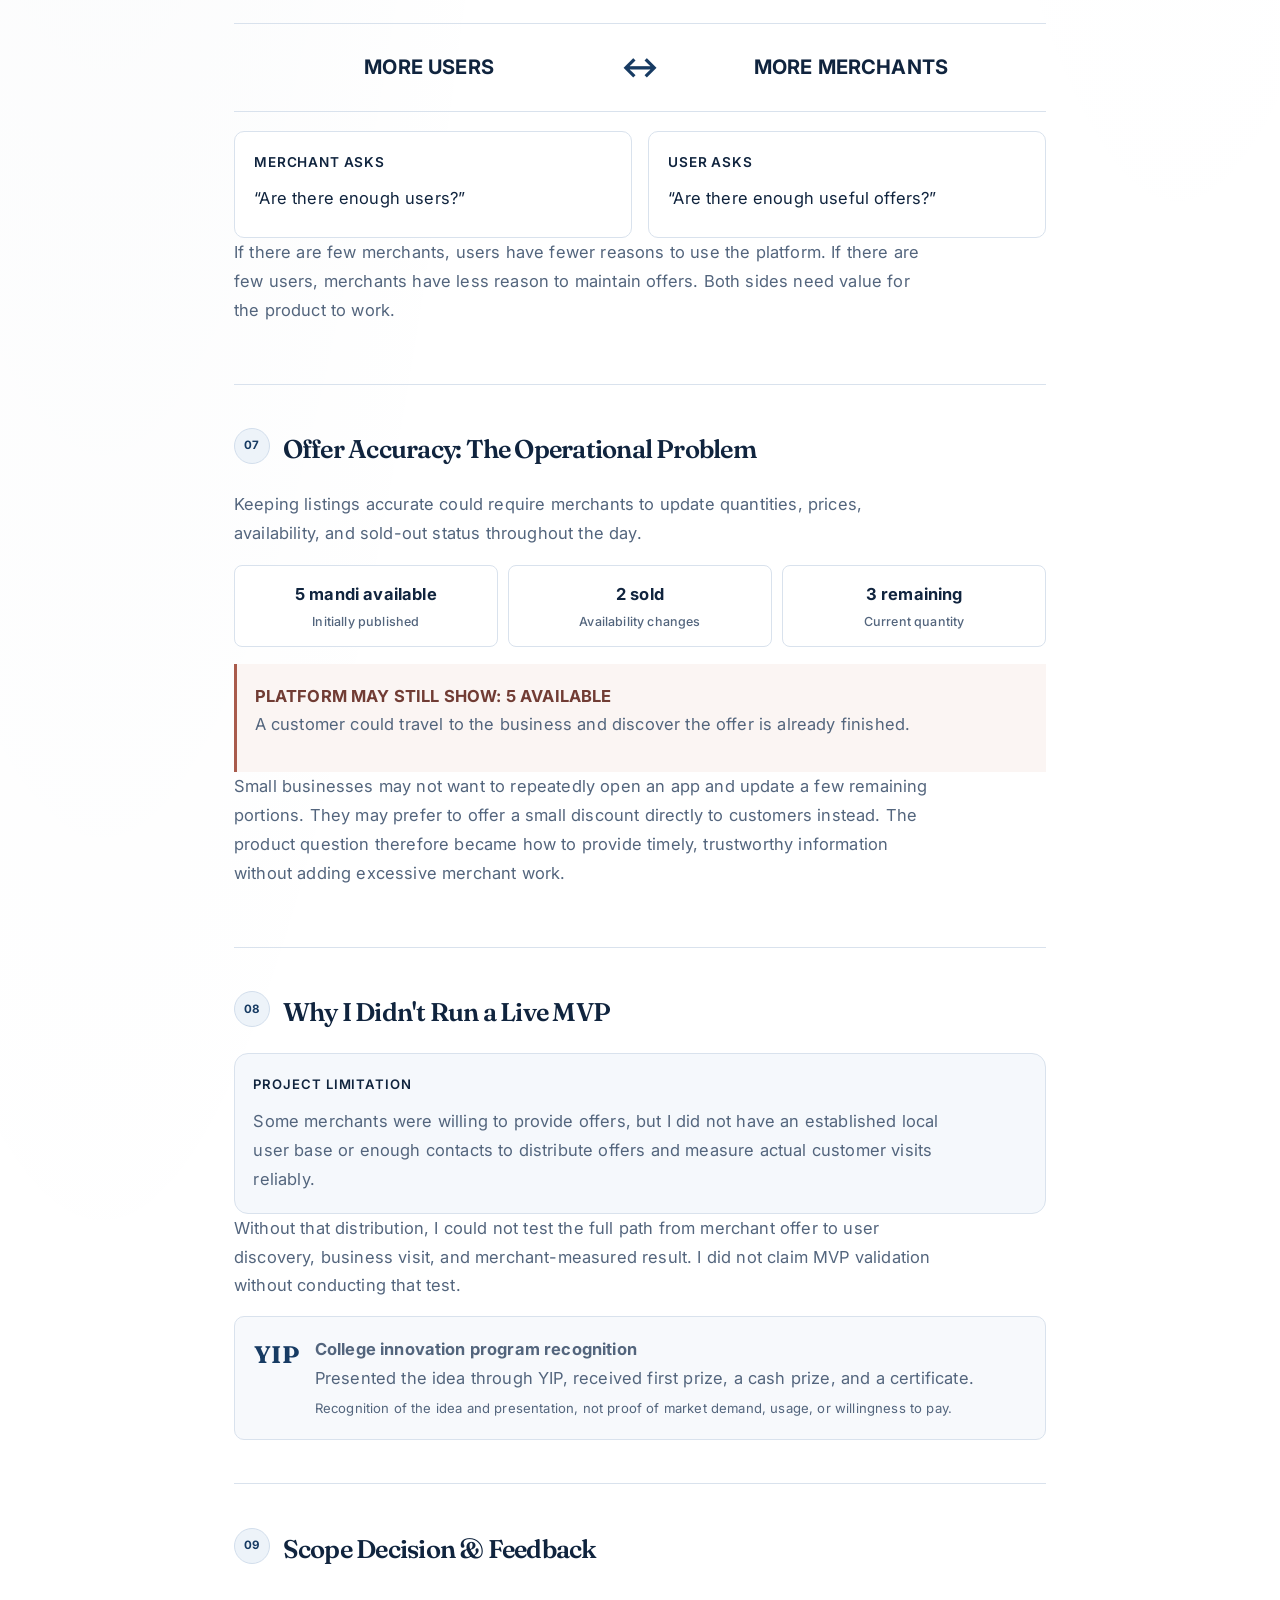
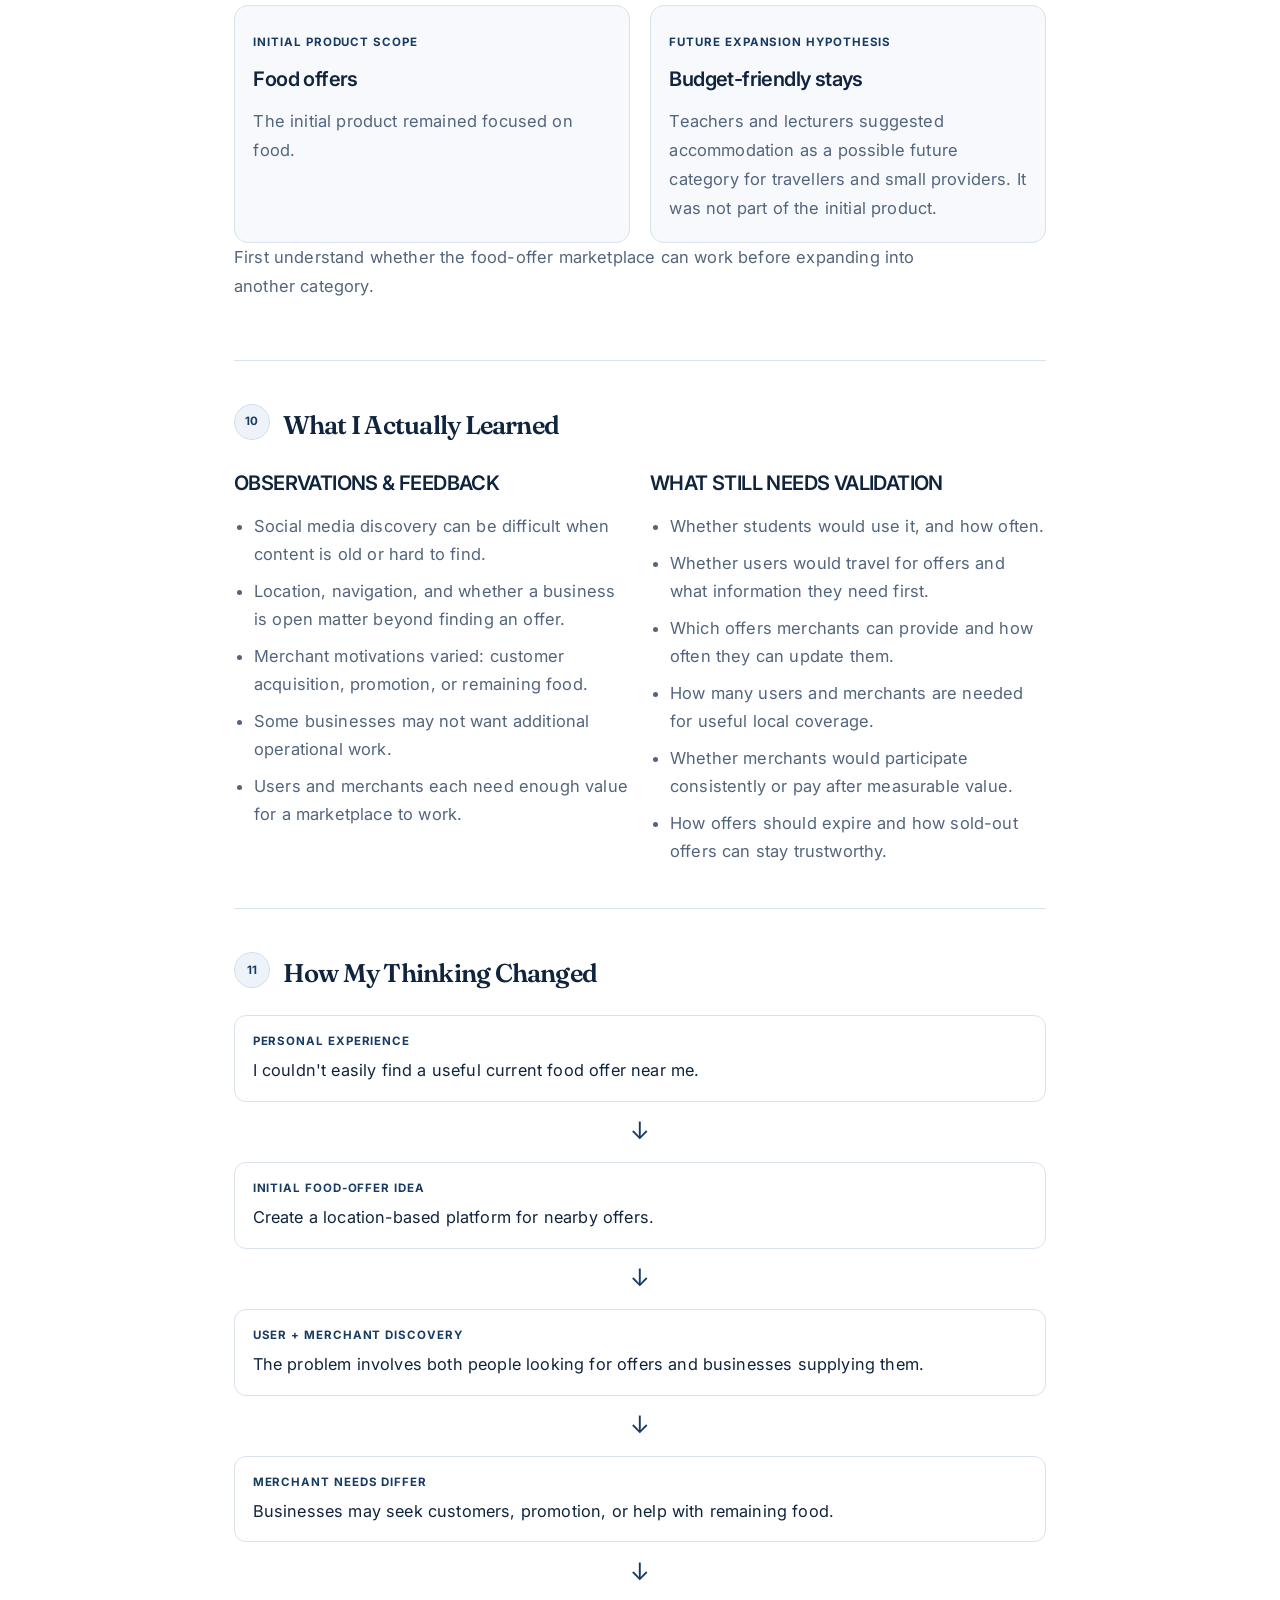
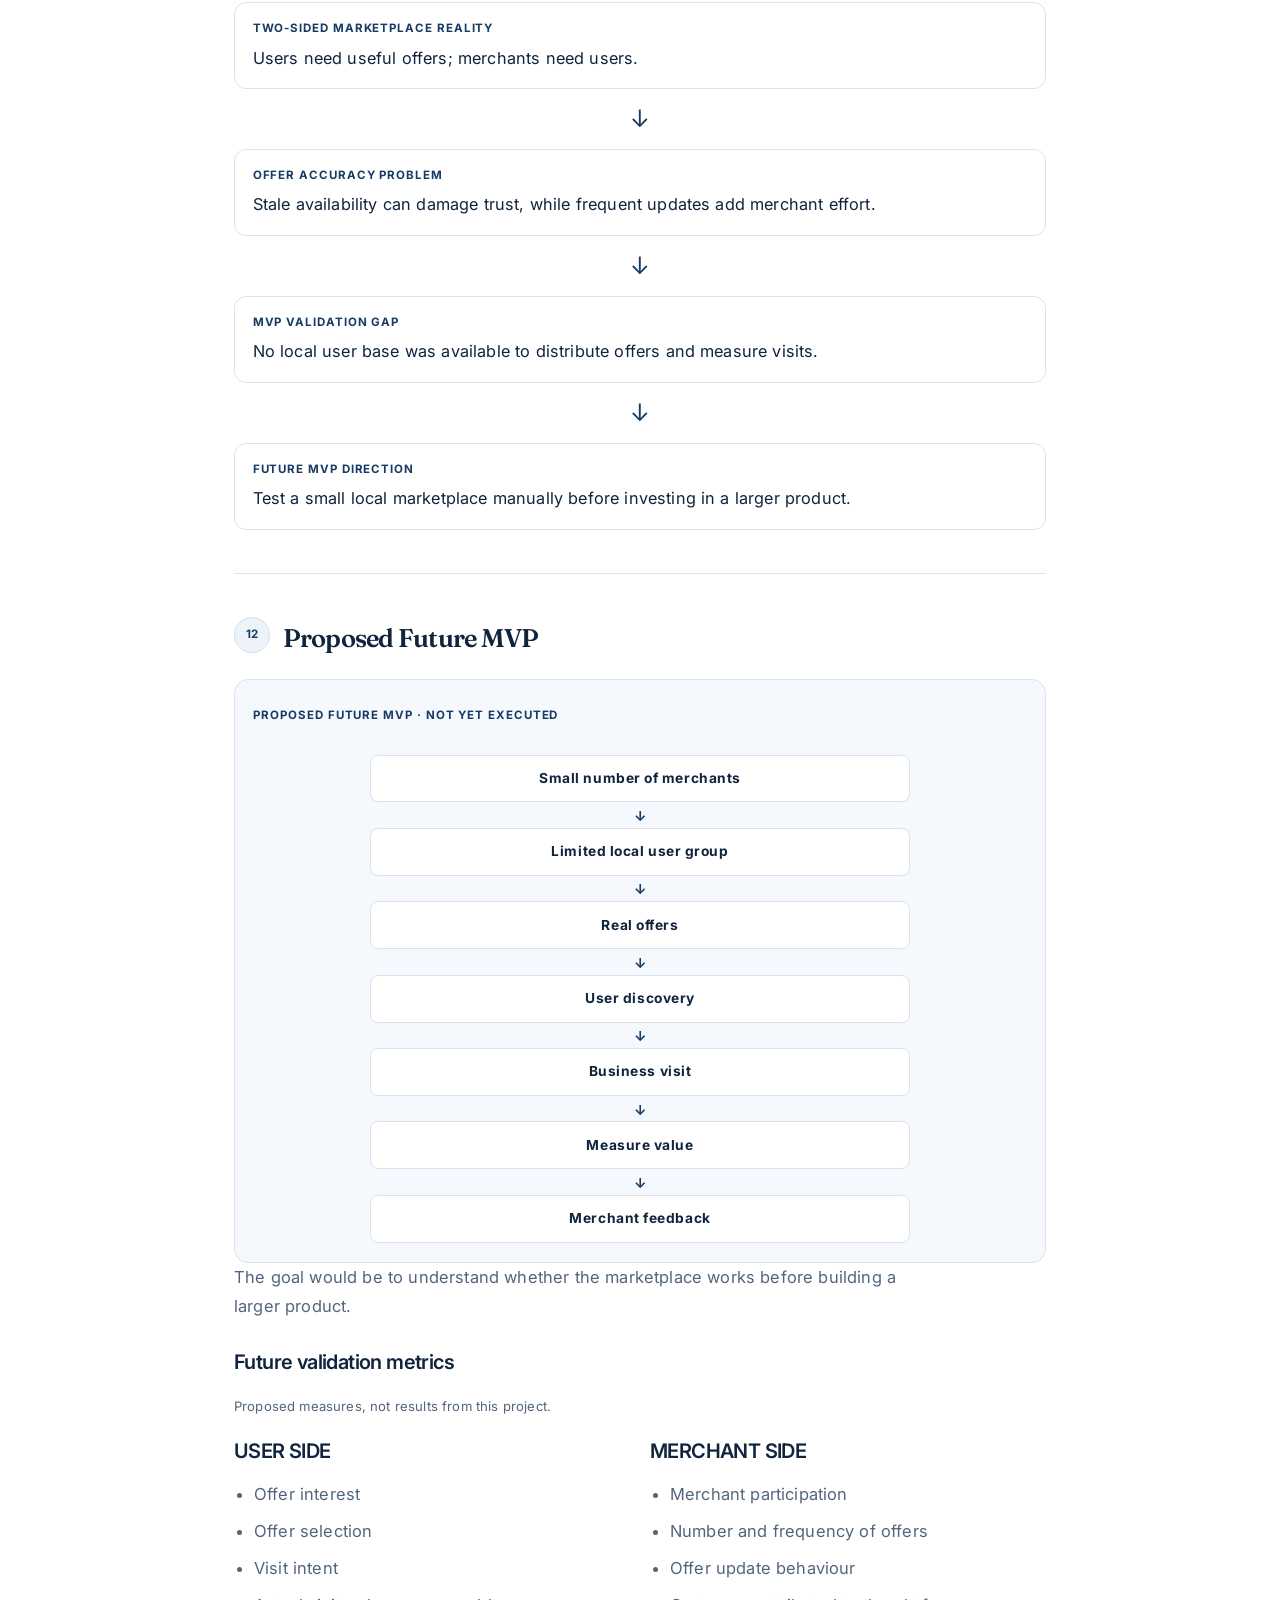
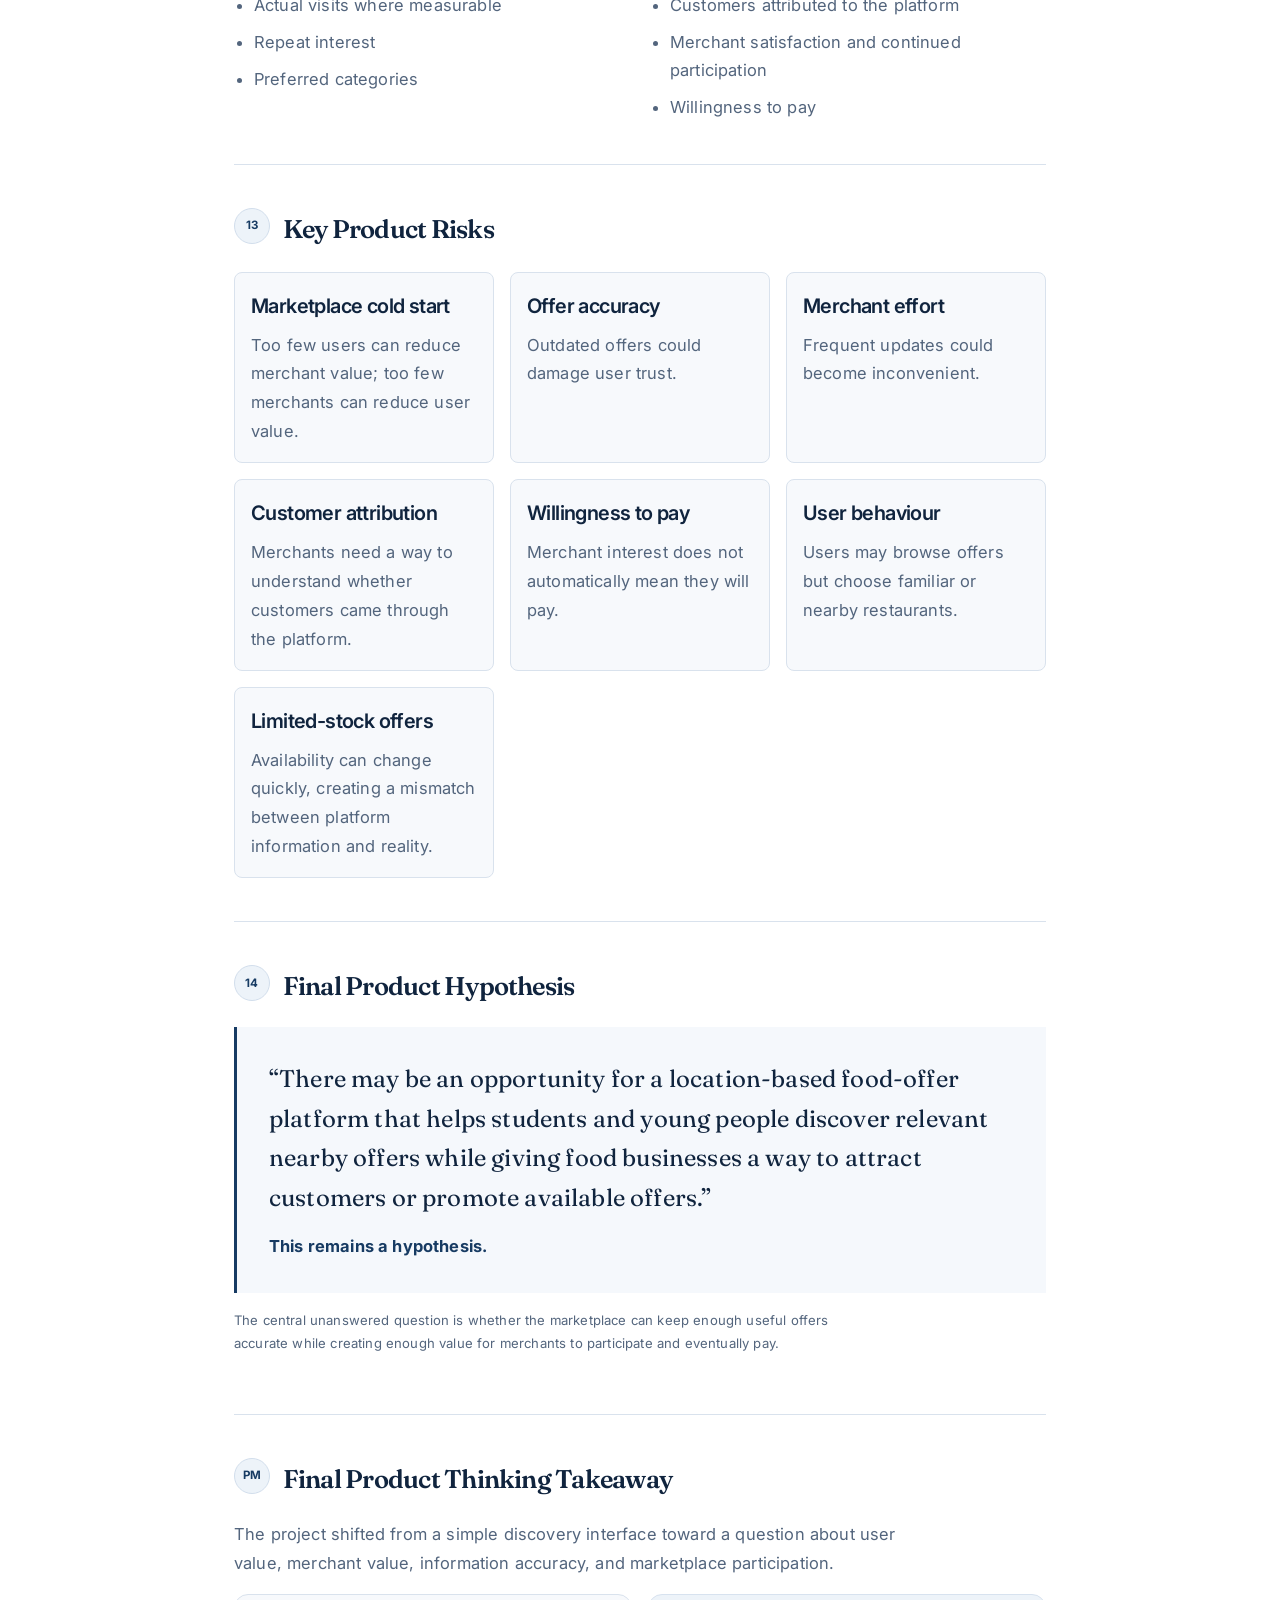
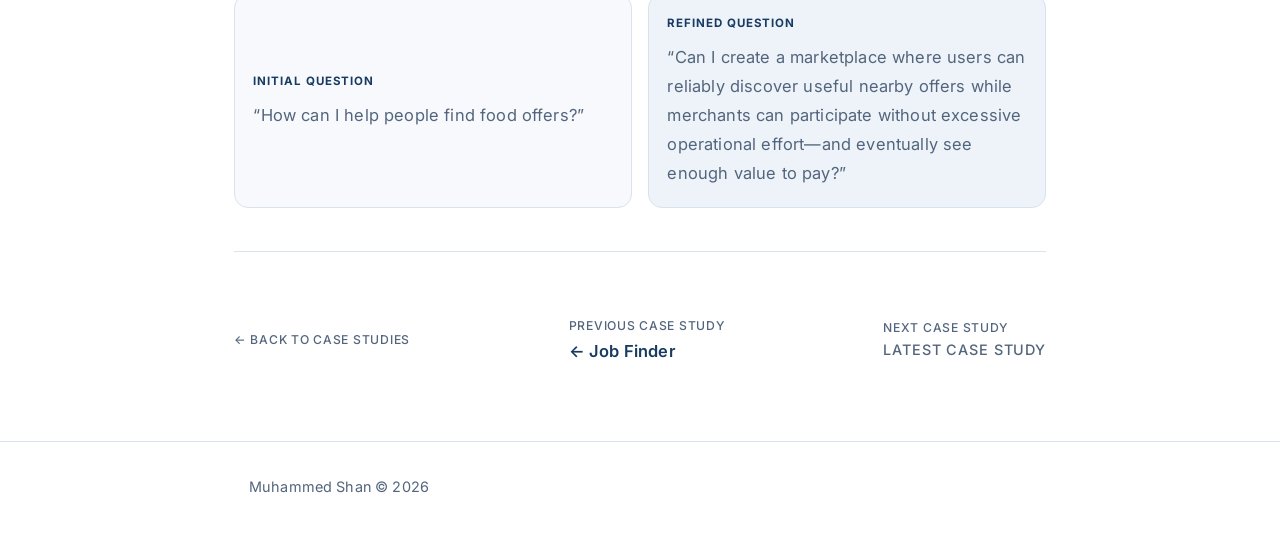
==== commit d67be3ac: "add new case study" ====
--- a/case-studies/food-product/index.html
+++ b/case-studies/food-product/index.html
@@ -3,12 +3,91 @@
 <head>
 <meta charset="UTF-8">
 <meta name="viewport" content="width=device-width, initial-scale=1">
-<meta name="description" content="Location-Based Food Product product discovery case study by Muhammed Shan.">
-<title>Location-Based Food Product | Muhammed Shan</title>
+<meta name="description" content="A product discovery case study exploring food-offer discovery, merchant needs, marketplace dynamics, and offer accuracy.">
+<title>Location-Based Food Offer Platform | Muhammed Shan</title>
 <link rel="preconnect" href="https://fonts.googleapis.com">
 <link rel="preconnect" href="https://fonts.gstatic.com" crossorigin>
 <link href="https://fonts.googleapis.com/css2?family=Fraunces:opsz,wght@9..144,500;9..144,600;9..144,700&family=Inter:wght@400;500;600;700&display=swap" rel="stylesheet">
 <link rel="stylesheet" href="../../stylee.css">
+<style>
+.food-offer-study .case-study-header { padding-bottom: 2.5rem; }
+.food-offer-study .case-study-meta { grid-template-columns: repeat(4, minmax(0, 1fr)); }
+.food-offer-study .case-study-meta .meta-block { text-align: left; }
+.food-offer-study .meta-block span { font-size: 0.78rem; }
+.food-offer-study .case-study-intro { max-width: 68ch; }
+.food-offer-study .case-study-toc { margin: 1.4rem 0 0.5rem; }
+.food-offer-study .toc-label { margin-bottom: 0.5rem; }
+.food-offer-study .case-study-toc a { display: inline-block; padding: 0.25rem 0; }
+.food-offer-study .case-study-section { padding: clamp(1.8rem, 4vw, 2.7rem) 0; }
+.food-offer-study .section-header { align-items: flex-start; margin-bottom: 1.15rem; }
+.food-offer-study .section-number { flex: 0 0 2.25rem; }
+.food-offer-study .case-study-note { max-width: 75ch; font-style: normal; }
+.food-offer-study .case-study-highlight { max-width: none; }
+.food-offer-study .personal-quote { margin: 1.2rem 0; padding: 1.2rem 1.3rem; border-left: 3px solid var(--color-accent); background: #f5f8fc; color: var(--color-text); font-family: var(--font-display); font-size: clamp(1.25rem, 2.5vw, 1.65rem); line-height: 1.5; }
+.food-offer-study .personal-context { display: grid; grid-template-columns: minmax(0, 1.15fr) minmax(0, 0.85fr); gap: 1.25rem; align-items: start; }
+.food-offer-study .side-by-side { display: grid; grid-template-columns: repeat(2, minmax(0, 1fr)); gap: 1rem; margin-top: 1.2rem; }
+.food-offer-study .side-panel { padding: 1.2rem; border: 1px solid var(--color-border); border-radius: var(--radius-sm); background: var(--color-surface); }
+.food-offer-study .side-panel h3 { margin: 0 0 0.6rem; font-size: 0.85rem; letter-spacing: 0.06em; }
+.food-offer-study .side-panel p { margin: 0.3rem 0; color: var(--color-text); }
+.food-offer-study .flow-list { display: grid; gap: 0; max-width: 540px; margin: 1.2rem auto 0; list-style: none; text-align: center; }
+.food-offer-study .flow-list li { padding: 0.7rem 1rem; border: 1px solid var(--color-border); border-radius: 8px; background: var(--color-surface); color: var(--color-text); font-size: 0.86rem; font-weight: 700; letter-spacing: 0.04em; }
+.food-offer-study .flow-list li { position: relative; }
+.food-offer-study .flow-list li:not(:last-child) { margin-bottom: 1.6rem; }
+.food-offer-study .flow-list li:not(:last-child)::after { position: absolute; bottom: -1.45rem; left: 50%; color: var(--color-accent); content: "↓"; line-height: 1.2; transform: translateX(-50%); }
+.food-offer-study .offer-example { display: grid; grid-template-columns: 1fr auto; gap: 0.4rem 1rem; max-width: 540px; margin-top: 1.1rem; padding: 1.25rem; border: 1px dashed #9aabc0; border-radius: var(--radius-sm); background: #f7f9fc; }
+.food-offer-study .offer-example h3 { grid-column: 1; margin: 0; }
+.food-offer-study .offer-price { grid-column: 2; grid-row: 1 / span 2; align-self: center; color: var(--color-accent); font-family: var(--font-display); font-size: 1.75rem; font-weight: 700; }
+.food-offer-study .offer-example p { grid-column: 1; margin: 0; font-size: 0.9rem; }
+.food-offer-study .offer-example .label { grid-column: 1 / -1; margin-bottom: 0; }
+.food-offer-study .offer-types { display: grid; grid-template-columns: repeat(3, minmax(0, 1fr)); gap: 0.75rem; margin-top: 1rem; }
+.food-offer-study .offer-type { padding: 0.85rem; border-top: 2px solid var(--color-highlight); background: #f7f9fc; color: var(--color-text); font-size: 0.88rem; font-weight: 600; }
+.food-offer-study .merchant-count { display: inline-block; margin: 0.15rem 0 0.75rem; color: var(--color-accent); font-family: var(--font-display); font-size: 1.6rem; font-weight: 700; }
+.food-offer-study .merchant-insights { grid-template-columns: repeat(3, minmax(0, 1fr)); }
+.food-offer-study .hypothesis-flow { counter-reset: model-step; max-width: 650px; margin: 1.2rem 0 0; padding: 0; list-style: none; }
+.food-offer-study .hypothesis-flow li { counter-increment: model-step; position: relative; margin: 0 0 0.55rem; padding: 0.75rem 1rem 0.75rem 3rem; border: 1px solid var(--color-border); border-radius: 8px; background: var(--color-surface); color: var(--color-text); font-weight: 600; }
+.food-offer-study .hypothesis-flow li::before { position: absolute; left: 1rem; color: var(--color-accent); content: counter(model-step, decimal-leading-zero); font-size: 0.78rem; font-weight: 700; }
+.food-offer-study .marketplace-loop { display: grid; grid-template-columns: minmax(0, 1fr) auto minmax(0, 1fr); align-items: center; gap: 1rem; margin: 1.2rem 0; padding: 1.2rem; border-block: 1px solid var(--color-border); text-align: center; }
+.food-offer-study .marketplace-loop strong { color: var(--color-text); font-size: clamp(1rem, 2vw, 1.25rem); }
+.food-offer-study .marketplace-loop span { color: var(--color-accent); font-size: 1.8rem; font-weight: 700; }
+.food-offer-study .accuracy-flow { display: grid; grid-template-columns: repeat(3, minmax(0, 1fr)); gap: 0.65rem; margin: 1.1rem 0; }
+.food-offer-study .accuracy-step { padding: 0.85rem; border: 1px solid var(--color-border); border-radius: 8px; background: var(--color-surface); color: var(--color-text); text-align: center; font-weight: 700; }
+.food-offer-study .accuracy-step span { display: block; margin-top: 0.2rem; color: var(--color-text-light); font-size: 0.78rem; font-weight: 500; }
+.food-offer-study .stale-offer { padding: 1.1rem; border-left: 3px solid #a95b4c; background: #fbf5f3; }
+.food-offer-study .stale-offer strong { color: #713c34; }
+.food-offer-study .mvp-block { max-width: none; }
+.food-offer-study .mvp-block h3 { font-size: 0.82rem; letter-spacing: 0.07em; }
+.food-offer-study .recognition { display: flex; align-items: flex-start; gap: 1rem; padding: 1.1rem 1.2rem; border: 1px solid var(--color-border); border-radius: var(--radius-sm); background: #f7f9fc; }
+.food-offer-study .recognition-mark { flex: 0 0 auto; color: var(--color-accent); font-family: var(--font-display); font-size: 1.5rem; font-weight: 700; }
+.food-offer-study .recognition p { margin: 0; }
+.food-offer-study .risk-grid { grid-template-columns: repeat(3, minmax(0, 1fr)); }
+.food-offer-study .risk-card { padding: 1rem; border-radius: 8px; }
+.food-offer-study .fact-validation h3 { margin-bottom: 0.8rem; }
+.food-offer-study .fact-validation ul { margin-top: 0; }
+.food-offer-study .final-hypothesis { margin-top: 1rem; padding: clamp(1.2rem, 3vw, 2rem); border-left: 3px solid var(--color-accent); background: #f5f8fc; }
+.food-offer-study .final-hypothesis blockquote { max-width: 70ch; color: var(--color-text); font-family: var(--font-display); font-size: clamp(1.2rem, 2.2vw, 1.5rem); line-height: 1.65; }
+.food-offer-study .final-hypothesis p { margin: 0.9rem 0 0; color: var(--color-accent); font-weight: 700; }
+.food-offer-study .final-takeaway blockquote { max-width: 72ch; }
+.food-offer-study .case-study-pager-current { max-width: 30%; color: var(--color-text-light); font-size: 0.9rem; }
+.food-offer-study .case-study-pager-current span { display: block; color: var(--color-text-light); font-size: 0.76rem; font-weight: 500; letter-spacing: 0.06em; text-transform: uppercase; }
+@media (max-width: 760px) {
+  .food-offer-study .case-study-meta { grid-template-columns: repeat(2, minmax(0, 1fr)); }
+  .food-offer-study .personal-context,
+  .food-offer-study .side-by-side,
+  .food-offer-study .merchant-insights,
+  .food-offer-study .risk-grid { grid-template-columns: 1fr; }
+  .food-offer-study .offer-types { grid-template-columns: 1fr; }
+  .food-offer-study .case-study-pager-current { max-width: 100%; }
+}
+@media (max-width: 480px) {
+  .food-offer-study .case-study-meta { gap: 0.55rem; }
+  .food-offer-study .meta-block { padding: 0.7rem; }
+  .food-offer-study .accuracy-flow { grid-template-columns: 1fr; }
+  .food-offer-study .accuracy-step:not(:last-child)::after { display: block; height: 1rem; margin-bottom: -1.3rem; transform: translateY(1.1rem); color: var(--color-accent); content: "↓"; }
+  .food-offer-study .marketplace-loop { grid-template-columns: 1fr; gap: 0.35rem; }
+  .food-offer-study .marketplace-loop span { transform: rotate(90deg); }
+  .food-offer-study .recognition { gap: 0.7rem; }
+}
+</style>
 </head>
 <body>
 <a href="#main" class="skip-link">Skip to main content</a>
@@ -23,24 +102,244 @@
     </ul>
   </nav>
 </header>
-<main id="main" class="case-study-main">
+<main id="main" class="case-study-main food-offer-study">
   <a class="case-study-back" href="../../index.html#case-studies">← Back to Case Studies</a>
-  <div class="case-study-header">
+  <header class="case-study-header">
     <div class="case-study-kicker">CASE STUDY 03</div>
-    <h1>Location-Based Food Product</h1>
-    <p class="case-study-subtitle">Product Discovery Case Study</p>
-    <p class="case-study-notice">Case study details have not been provided yet. Replace these prompts with verified project information when ready.</p>
+    <h1>Location-Based Food Offer Platform</h1>
+    <p class="case-study-subtitle">From Finding Food Offers to Understanding a Two-Sided Marketplace</p>
+    <div class="case-study-meta" aria-label="Case study focus areas">
+      <div class="meta-block"><span>Product Discovery</span></div>
+      <div class="meta-block"><span>Customer &amp; Merchant Research</span></div>
+      <div class="meta-block"><span>Marketplace Thinking</span></div>
+      <div class="meta-block"><span>MVP Planning</span></div>
+    </div>
+    <div class="case-study-meta-row">
+      <div class="meta-inline"><strong>Status:</strong> Concept / Discovery</div>
+      <div class="meta-inline"><strong>Type:</strong> Location-Based Marketplace / Food Discovery</div>
+    </div>
+    <p class="case-study-intro">Focus: Problem Discovery · User Needs · Merchant Needs · Business Model · Validation</p>
+  </header>
+
+  <nav class="case-study-toc" aria-label="Case study sections">
+    <div class="toc-label">On this page</div>
+    <ul>
+      <li><a href="#starting-point">Starting Point</a></li>
+      <li><a href="#assumption">Initial Assumption</a></li>
+      <li><a href="#marketplace">Marketplace</a></li>
+      <li><a href="#merchant-research">Merchant Research</a></li>
+      <li><a href="#accuracy">Offer Accuracy</a></li>
+      <li><a href="#mvp-limitation">MVP Limitation</a></li>
+      <li><a href="#validation">Future Validation</a></li>
+      <li><a href="#takeaway">PM Takeaway</a></li>
+    </ul>
+  </nav>
+
+  <div class="case-study-content">
+    <section id="starting-point" class="case-study-section">
+      <div class="section-header"><span class="section-number">01</span><h2>The Starting Point</h2></div>
+      <div class="personal-context">
+        <div>
+          <p>While travelling in Thiruvananthapuram with friends, we wanted good-value food within a limited budget. A mandi might cost around ₹250–₹300 at one restaurant, while another might offer a mandi or combo around ₹150–₹200.</p>
+          <blockquote class="personal-quote">“Where can I find a good food offer near me right now?”</blockquote>
+          <p>The problem was not necessarily that offers did not exist. I searched Instagram for food offers in Trivandrum, but many results were older videos or reels. Finding a current offer that matched our budget and location was difficult.</p>
+          <p>The practical alternatives were to search individual restaurants, ask people, or choose somewhere nearby.</p>
+        </div>
+        <aside class="case-study-highlight">
+          <span class="label">PERSONAL OBSERVATION</span>
+          <p>Discovering an offer and reaching an open business were separate problems. After seeing an offer around Nedumangad, I later struggled to find the original reel, locate the shop, and on one occasion found it closed.</p>
+        </aside>
+      </div>
+      <div class="case-study-highlight"><span class="label">INITIAL PROBLEM</span><p>Students and young people looking for affordable food may struggle to discover relevant, currently available offers near their location through channels such as social media.</p></div>
+    </section>
+
+    <section id="assumption" class="case-study-section">
+      <div class="section-header"><span class="section-number">02</span><h2>The Initial Assumption</h2></div>
+      <div class="case-study-highlight"><span class="label">ASSUMPTION</span><p>“People need a platform to find food offers near them.”</p></div>
+      <p>The first idea was a location-based platform showing nearby food offers. That assumption needed exploration on both sides of the marketplace.</p>
+      <div class="side-by-side">
+        <div class="side-panel"><h3>USER SIDE</h3><p><strong>Students / young people</strong></p><p>Discover nearby offers → Compare → Filter → Choose → Navigate</p><p class="case-study-note">An initial target segment, not a statistically validated market segment.</p></div>
+        <div class="side-panel"><h3>MERCHANT SIDE</h3><p><strong>Food businesses</strong></p><p>Publish offers → Attract customers → Promote existing offers → Potentially sell remaining food</p></div>
+      </div>
+      <h3 style="margin:1.5rem 0 0.5rem">Proposed product flow</h3>
+      <ol class="flow-list" aria-label="Proposed user flow from location to navigation">
+        <li>Current location</li><li>Nearby offers</li><li>Filter</li><li>Choose</li><li>Offer details</li><li>Navigate</li>
+      </ol>
+    </section>
+
+    <section id="offer-experience" class="case-study-section">
+      <div class="section-header"><span class="section-number">03</span><h2>Offer Discovery</h2></div>
+      <p>Offers could appear together, with food categories and a budget or price filter to help people find a relevant option.</p>
+      <div class="offer-example" aria-label="Illustrative offer example, not a real business or live offer">
+        <span class="label">ILLUSTRATIVE EXAMPLE · NOT A REAL OFFER</span>
+        <h3>Chicken Mandi</h3><div class="offer-price">₹180</div>
+        <p>Original price: ₹250 · XYZ Restaurant · 1.8 km away · Category: Mandi</p>
+      </div>
+      <div class="offer-types" aria-label="Possible offer types">
+        <div class="offer-type">Regular / Current Offer</div>
+        <div class="offer-type">Today's Special</div>
+        <div class="offer-type">Limited / Remaining Food</div>
+      </div>
+      <p class="case-study-note">These were proposed product possibilities, not features tested in a live application.</p>
+    </section>
+
+    <section id="merchant-research" class="case-study-section">
+      <div class="section-header"><span class="section-number">04</span><h2>Merchant Discovery</h2></div>
+      <span class="merchant-count">Approximately 5 food businesses</span>
+      <p>Conversations included smaller and larger food businesses. Responses differed, and merchant needs were not identical.</p>
+      <div class="insight-grid merchant-insights">
+        <article class="insight-card"><span class="card-label">MORE CUSTOMERS</span><p>Some businesses were interested in attracting nearby customers, including through exclusive offers.</p></article>
+        <article class="insight-card"><span class="card-label">PROMOTE EXISTING OFFERS</span><p>Some wanted to show offers they already provided to more potential customers.</p></article>
+        <article class="insight-card"><span class="card-label">REMAINING FOOD</span><p>Some businesses were more concerned about selling remaining food.</p></article>
+      </div>
+      <div class="case-study-highlight"><span class="label">MERCHANT INSIGHT</span><p>One larger restaurant said leftover food was not its main problem: it could estimate demand, prepare more if needed, and handle remaining food through existing arrangements. Its more relevant interest was attracting customers.</p></div>
+      <p class="case-study-note">Different businesses can have different problems even when they sell similar products.</p>
+    </section>
+
+    <section id="business-model" class="case-study-section">
+      <div class="section-header"><span class="section-number">05</span><h2>Business Model Hypothesis</h2></div>
+      <div class="mvp-block"><span class="label">MERCHANT-PROPOSED HYPOTHESIS</span><h3>NOT VALIDATED THROUGH A LIVE EXPERIMENT</h3>
+        <ol class="hypothesis-flow">
+          <li>Offer an exclusive discount, such as 10%, 15%, or 20%</li>
+          <li>Promote the offer through the platform or group</li>
+          <li>Track customers attributed to the offer over about one month</li>
+          <li>Demonstrate customer value to the business</li>
+          <li>Explore potential paid membership</li>
+        </ol>
+      </div>
+      <p>This approach was suggested by one shop owner as a way to test whether the platform could generate value. It is not evidence of willingness to pay.</p>
+    </section>
+
+    <section id="marketplace" class="case-study-section">
+      <div class="section-header"><span class="section-number">06</span><h2>The Marketplace Problem</h2></div>
+      <div class="marketplace-loop" aria-label="More users and more merchants reinforce each other">
+        <strong>MORE USERS</strong><span aria-hidden="true">↔</span><strong>MORE MERCHANTS</strong>
+      </div>
+      <div class="side-by-side">
+        <div class="side-panel"><h3>MERCHANT ASKS</h3><p>“Are there enough users?”</p></div>
+        <div class="side-panel"><h3>USER ASKS</h3><p>“Are there enough useful offers?”</p></div>
+      </div>
+      <p>If there are few merchants, users have fewer reasons to use the platform. If there are few users, merchants have less reason to maintain offers. Both sides need value for the product to work.</p>
+    </section>
+
+    <section id="accuracy" class="case-study-section">
+      <div class="section-header"><span class="section-number">07</span><h2>Offer Accuracy: The Operational Problem</h2></div>
+      <p>Keeping listings accurate could require merchants to update quantities, prices, availability, and sold-out status throughout the day.</p>
+      <div class="accuracy-flow" aria-label="Five portions are prepared, two are sold, leaving three">
+        <div class="accuracy-step">5 mandi available<span>Initially published</span></div>
+        <div class="accuracy-step">2 sold<span>Availability changes</span></div>
+        <div class="accuracy-step">3 remaining<span>Current quantity</span></div>
+      </div>
+      <div class="stale-offer"><strong>PLATFORM MAY STILL SHOW: 5 AVAILABLE</strong><p>A customer could travel to the business and discover the offer is already finished.</p></div>
+      <p>Small businesses may not want to repeatedly open an app and update a few remaining portions. They may prefer to offer a small discount directly to customers instead. The product question therefore became how to provide timely, trustworthy information without adding excessive merchant work.</p>
+    </section>
+
+    <section id="mvp-limitation" class="case-study-section">
+      <div class="section-header"><span class="section-number">08</span><h2>Why I Didn't Run a Live MVP</h2></div>
+      <div class="mvp-block"><h3>PROJECT LIMITATION</h3><p>Some merchants were willing to provide offers, but I did not have an established local user base or enough contacts to distribute offers and measure actual customer visits reliably.</p></div>
+      <p>Without that distribution, I could not test the full path from merchant offer to user discovery, business visit, and merchant-measured result. I did not claim MVP validation without conducting that test.</p>
+      <div class="recognition"><div class="recognition-mark" aria-hidden="true">YIP</div><p><strong>College innovation program recognition</strong><br>Presented the idea through YIP, received first prize, a cash prize, and a certificate.<br><span class="case-study-note">Recognition of the idea and presentation, not proof of market demand, usage, or willingness to pay.</span></p></div>
+    </section>
+
+    <section id="scope" class="case-study-section">
+      <div class="section-header"><span class="section-number">09</span><h2>Scope Decision &amp; Feedback</h2></div>
+      <div class="two-column">
+        <div class="case-study-highlight"><span class="label">INITIAL PRODUCT SCOPE</span><h3>Food offers</h3><p>The initial product remained focused on food.</p></div>
+        <div class="case-study-highlight"><span class="label">FUTURE EXPANSION HYPOTHESIS</span><h3>Budget-friendly stays</h3><p>Teachers and lecturers suggested accommodation as a possible future category for travellers and small providers. It was not part of the initial product.</p></div>
+      </div>
+      <p>First understand whether the food-offer marketplace can work before expanding into another category.</p>
+    </section>
+
+    <section id="learning" class="case-study-section">
+      <div class="section-header"><span class="section-number">10</span><h2>What I Actually Learned</h2></div>
+      <div class="two-column fact-validation">
+        <div>
+          <h3>OBSERVATIONS &amp; FEEDBACK</h3>
+          <ul>
+            <li>Social media discovery can be difficult when content is old or hard to find.</li>
+            <li>Location, navigation, and whether a business is open matter beyond finding an offer.</li>
+            <li>Merchant motivations varied: customer acquisition, promotion, or remaining food.</li>
+            <li>Some businesses may not want additional operational work.</li>
+            <li>Users and merchants each need enough value for a marketplace to work.</li>
+          </ul>
+        </div>
+        <div>
+          <h3>WHAT STILL NEEDS VALIDATION</h3>
+          <ul>
+            <li>Whether students would use it, and how often.</li>
+            <li>Whether users would travel for offers and what information they need first.</li>
+            <li>Which offers merchants can provide and how often they can update them.</li>
+            <li>How many users and merchants are needed for useful local coverage.</li>
+            <li>Whether merchants would participate consistently or pay after measurable value.</li>
+            <li>How offers should expire and how sold-out offers can stay trustworthy.</li>
+          </ul>
+        </div>
+      </div>
+    </section>
+
+    <section id="evolution" class="case-study-section">
+      <div class="section-header"><span class="section-number">11</span><h2>How My Thinking Changed</h2></div>
+      <div class="thinking-evolution" aria-label="Product thinking evolution">
+        <div class="evolution-step"><span class="step-label">PERSONAL EXPERIENCE</span><p>I couldn't easily find a useful current food offer near me.</p></div><div class="evolution-arrow" aria-hidden="true">↓</div>
+        <div class="evolution-step"><span class="step-label">INITIAL FOOD-OFFER IDEA</span><p>Create a location-based platform for nearby offers.</p></div><div class="evolution-arrow" aria-hidden="true">↓</div>
+        <div class="evolution-step"><span class="step-label">USER + MERCHANT DISCOVERY</span><p>The problem involves both people looking for offers and businesses supplying them.</p></div><div class="evolution-arrow" aria-hidden="true">↓</div>
+        <div class="evolution-step"><span class="step-label">MERCHANT NEEDS DIFFER</span><p>Businesses may seek customers, promotion, or help with remaining food.</p></div><div class="evolution-arrow" aria-hidden="true">↓</div>
+        <div class="evolution-step"><span class="step-label">TWO-SIDED MARKETPLACE REALITY</span><p>Users need useful offers; merchants need users.</p></div><div class="evolution-arrow" aria-hidden="true">↓</div>
+        <div class="evolution-step"><span class="step-label">OFFER ACCURACY PROBLEM</span><p>Stale availability can damage trust, while frequent updates add merchant effort.</p></div><div class="evolution-arrow" aria-hidden="true">↓</div>
+        <div class="evolution-step"><span class="step-label">MVP VALIDATION GAP</span><p>No local user base was available to distribute offers and measure visits.</p></div><div class="evolution-arrow" aria-hidden="true">↓</div>
+        <div class="evolution-step"><span class="step-label">FUTURE MVP DIRECTION</span><p>Test a small local marketplace manually before investing in a larger product.</p></div>
+      </div>
+    </section>
+
+    <section id="validation" class="case-study-section">
+      <div class="section-header"><span class="section-number">12</span><h2>Proposed Future MVP</h2></div>
+      <div class="mvp-block"><span class="label">PROPOSED FUTURE MVP · NOT YET EXECUTED</span>
+        <ol class="flow-list" aria-label="Proposed future MVP steps">
+          <li>Small number of merchants</li><li>Limited local user group</li><li>Real offers</li><li>User discovery</li><li>Business visit</li><li>Measure value</li><li>Merchant feedback</li>
+        </ol>
+      </div>
+      <p>The goal would be to understand whether the marketplace works before building a larger product.</p>
+      <h3 style="margin:1.5rem 0 0.35rem">Future validation metrics</h3>
+      <p class="case-study-note">Proposed measures, not results from this project.</p>
+      <div class="two-column fact-validation">
+        <div><h3>USER SIDE</h3><ul><li>Offer interest</li><li>Offer selection</li><li>Visit intent</li><li>Actual visits where measurable</li><li>Repeat interest</li><li>Preferred categories</li></ul></div>
+        <div><h3>MERCHANT SIDE</h3><ul><li>Merchant participation</li><li>Number and frequency of offers</li><li>Offer update behaviour</li><li>Customers attributed to the platform</li><li>Merchant satisfaction and continued participation</li><li>Willingness to pay</li></ul></div>
+      </div>
+    </section>
+
+    <section id="risks" class="case-study-section">
+      <div class="section-header"><span class="section-number">13</span><h2>Key Product Risks</h2></div>
+      <div class="risk-grid">
+        <article class="risk-card"><h3>Marketplace cold start</h3><p>Too few users can reduce merchant value; too few merchants can reduce user value.</p></article>
+        <article class="risk-card"><h3>Offer accuracy</h3><p>Outdated offers could damage user trust.</p></article>
+        <article class="risk-card"><h3>Merchant effort</h3><p>Frequent updates could become inconvenient.</p></article>
+        <article class="risk-card"><h3>Customer attribution</h3><p>Merchants need a way to understand whether customers came through the platform.</p></article>
+        <article class="risk-card"><h3>Willingness to pay</h3><p>Merchant interest does not automatically mean they will pay.</p></article>
+        <article class="risk-card"><h3>User behaviour</h3><p>Users may browse offers but choose familiar or nearby restaurants.</p></article>
+        <article class="risk-card"><h3>Limited-stock offers</h3><p>Availability can change quickly, creating a mismatch between platform information and reality.</p></article>
+      </div>
+    </section>
+
+    <section id="hypothesis" class="case-study-section">
+      <div class="section-header"><span class="section-number">14</span><h2>Final Product Hypothesis</h2></div>
+      <div class="final-hypothesis"><blockquote>“There may be an opportunity for a location-based food-offer platform that helps students and young people discover relevant nearby offers while giving food businesses a way to attract customers or promote available offers.”</blockquote><p>This remains a hypothesis.</p></div>
+      <p class="case-study-note">The central unanswered question is whether the marketplace can keep enough useful offers accurate while creating enough value for merchants to participate and eventually pay.</p>
+    </section>
+
+    <section id="takeaway" class="case-study-section final-takeaway">
+      <div class="section-header"><span class="section-number">PM</span><h2>Final Product Thinking Takeaway</h2></div>
+      <p>The project shifted from a simple discovery interface toward a question about user value, merchant value, information accuracy, and marketplace participation.</p>
+      <div class="question-pair">
+        <div class="question-block"><span class="label">INITIAL QUESTION</span><p>“How can I help people find food offers?”</p></div>
+        <div class="question-block accent-block"><span class="label">REFINED QUESTION</span><p>“Can I create a marketplace where users can reliably discover useful nearby offers while merchants can participate without excessive operational effort—and eventually see enough value to pay?”</p></div>
+      </div>
+    </section>
   </div>
-  <div class="case-study-content">
-    <section class="case-study-section"><h2>Context &amp; Problem</h2><p>Placeholder: describe the context, food-related need, and location-specific problem this project investigated.</p></section>
-    <section class="case-study-section"><h2>People &amp; Research</h2><p>Placeholder: identify the intended users and add the research methods and findings that were actually completed.</p></section>
-    <section class="case-study-section"><h2>Opportunity</h2><p>Placeholder: explain the opportunity identified and the evidence behind it.</p></section>
-    <section class="case-study-section"><h2>Product Decisions</h2><p>Placeholder: add the proposed product direction, key requirements, and tradeoffs that informed the concept.</p></section>
-    <section class="case-study-section"><h2>Solution &amp; Validation</h2><p>Placeholder: describe the solution and any validation plan or results. Separate planned work from completed work.</p></section>
-    <section class="case-study-section"><h2>Constraints &amp; Learning</h2><p>Placeholder: document technical or operational considerations, limitations, and learning from the project.</p></section>
-  </div>
+
   <nav class="case-study-pager" aria-label="Case study navigation">
+    <a href="../../index.html#case-studies"><span>← Back to Case Studies</span></a>
     <a href="../job-finder/"><span>Previous Case Study</span>← Job Finder</a>
+    <span class="case-study-pager-current" aria-disabled="true"><span>Next Case Study</span>Latest case study</span>
   </nav>
 </main>
 <footer><p>Muhammed Shan © 2026</p></footer>
